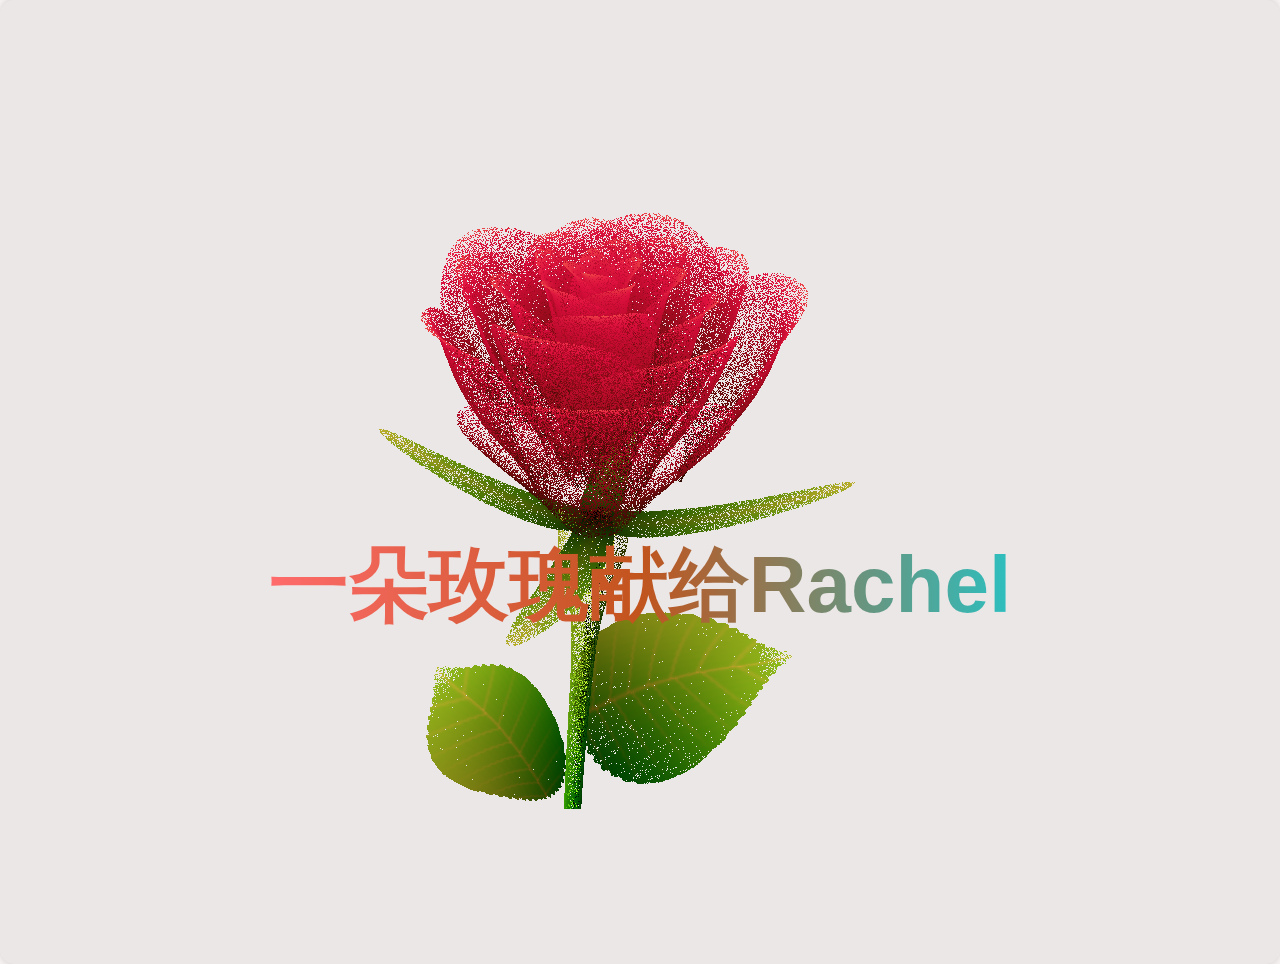
==== index.html @ a231cba3 "udp 花瓣雨" ====
<!DOCTYPE html>
<html>

<head>
  <title>Gift to Rachel</title>
  <meta charset="utf-8">
</head>

<body class="glass-bg">
  <div id="jsi-cherry-container" class="container"></div>
  <p style="text-align: center;position: absolute;top: 20%;left: 27%;">
    <canvas id="c" height="1200" width="800"></canvas>
    <h1 class="title gradient-flow">一朵玫瑰献给Rachel</h1>
  </p>
  <script>
    var b = document.body;
    var c = document.getElementsByTagName('canvas')[0];
    var a = c.getContext('2d');
    document.body.clientWidth;

      with (m = Math) C = cos, S = sin, P = pow, R = random; 
      c.width = c.height = f = 600; 
      h = -250; 
      function p(a, b, c) { 
        if (c > 60) 
          return [S(a * 7) * (13 + 5 / (.2 + P(b * 4, 4))) - S(b) * 50, b * f + 50, 625 + C(a * 7) * (13 + 5 / (.2 + P(b * 4, 4))) + b * 400, a * 1 - b / 2, a]; 
          A = a * 2 - 1; 
          B = b * 2 - 1; 
          if (A * A + B * B < 1) { if (c > 37) { n = (j = c & 1) ? 6 : 4; o = .5 / (a + .01) + C(b * 125) * 3 - a * 300; w = b * h; return [o * C(n) + w * S(n) + j * 610 - 390, o * S(n) - w * C(n) + 550 - j * 350, 1180 + C(B + A) * 99 - j * 300, .4 - a * .1 + P(1 - B * B, -h * 6) * .15 - a * b * .4 + C(a + b) / 5 + P(C((o * (a + 1) + (B > 0 ? w : -w)) / 25), 30) * .1 * (1 - B * B), o / 1e3 + .7 - o * w * 3e-6] } if (c > 32) { c = c * 1.16 - .15; o = a * 45 - 20; w = b * b * h; z = o * S(c) + w * C(c) + 620; return [o * C(c) - w * S(c), 28 + C(B * .5) * 99 - b * b * b * 60 - z / 2 - h, z, (b * b * .3 + P((1 - (A * A)), 7) * .15 + .3) * b, b * .7] } o = A * (2 - b) * (80 - c * 2); w = 99 - C(A) * 120 - C(b) * (-h - c * 4.9) + C(P(1 - b, 7)) * 50 + c * 2; z = o * S(c) + w * C(c) + 700; return [o * C(c) - w * S(c), B * 99 - C(P(b, 7)) * 50 - c / 3 - z / 1.35 + 450, z, (1 - b / 1.2) * .9 + a * .1, P((1 - b), 20) / 4 + .05] } } setInterval('for(i=0;i<1e4;i++)if(s=p(R(),R(),i%46/.74)){z=s[2];x=~~(s[0]*f/z-h);y=~~(s[1]*f/z-h);if(!m[q=y*f+x]|m[q]>z)m[q]=z,a.fillStyle="rgb("+~(s[3]*h)+","+~(s[4]*h)+","+~(s[3]*s[3]*-80)+")",a.fillRect(x,y,1,1)}', 0)
  </script><br>
  <script type="text/javascript" src="https://cdnjs.cloudflare.com/ajax/libs/jquery/3.3.1/jquery.min.js"></script>
  <script>
      var RENDERER = {
	INIT_CHERRY_BLOSSOM_COUNT : 30,
	MAX_ADDING_INTERVAL : 10,
	
	init : function(){
		this.setParameters();
		this.reconstructMethods();
		this.createCherries();
		this.render();
	},
	setParameters : function(){
		this.$container = $('#jsi-cherry-container');
		this.width = this.$container.width();
		this.height = this.$container.height();
		this.context = $('<canvas />').attr({width : this.width, height : this.height}).appendTo(this.$container).get(0).getContext('2d');
		this.cherries = [];
		this.maxAddingInterval = Math.round(this.MAX_ADDING_INTERVAL * 1000 / this.width);
		this.addingInterval = this.maxAddingInterval;
	},
	reconstructMethods : function(){
		this.render = this.render.bind(this);
	},
	createCherries : function(){
		for(var i = 0, length = Math.round(this.INIT_CHERRY_BLOSSOM_COUNT * this.width / 1000); i < length; i++){
			this.cherries.push(new CHERRY_BLOSSOM(this, true));
		}
	},
	render : function(){
		requestAnimationFrame(this.render);
		this.context.clearRect(0, 0, this.width, this.height);
		
		this.cherries.sort(function(cherry1, cherry2){
			return cherry1.z - cherry2.z;
		});
		for(var i = this.cherries.length - 1; i >= 0; i--){
			if(!this.cherries[i].render(this.context)){
				this.cherries.splice(i, 1);
			}
		}
		if(--this.addingInterval == 0){
			this.addingInterval = this.maxAddingInterval;
			this.cherries.push(new CHERRY_BLOSSOM(this, false));
		}
	}
};
var CHERRY_BLOSSOM = function(renderer, isRandom){
	this.renderer = renderer;
	this.init(isRandom);
};
CHERRY_BLOSSOM.prototype = {
	FOCUS_POSITION : 300,
	FAR_LIMIT : 600,
	MAX_RIPPLE_COUNT : 100,
	RIPPLE_RADIUS : 100,
	SURFACE_RATE : 0.5,
	SINK_OFFSET : 20,
	
	init : function(isRandom){
		this.x = this.getRandomValue(-this.renderer.width, this.renderer.width);
		this.y = isRandom ? this.getRandomValue(0, this.renderer.height) : this.renderer.height * 1.5;
		this.z = this.getRandomValue(0, this.FAR_LIMIT);
		this.vx = this.getRandomValue(-2, 2);
		this.vy = -2;
		this.theta = this.getRandomValue(0, Math.PI * 2);
		this.phi = this.getRandomValue(0, Math.PI * 2);
		this.psi = 0;
		this.dpsi = this.getRandomValue(Math.PI / 600, Math.PI / 300);
		this.opacity = 0;
		this.endTheta = false;
		this.endPhi = false;
		this.rippleCount = 0;
		
		var axis = this.getAxis(),
			theta = this.theta + Math.ceil(-(this.y + this.renderer.height * this.SURFACE_RATE) / this.vy) * Math.PI / 500;
		theta %= Math.PI * 2;
		
		this.offsetY = 40 * ((theta <= Math.PI / 2 || theta >= Math.PI * 3 / 2) ? -1 : 1);
		this.thresholdY = this.renderer.height / 2 + this.renderer.height * this.SURFACE_RATE * axis.rate;
    this.entityColor = this.renderer.context.createRadialGradient(0, 40, 0, 0, 40, 80);
		this.entityColor.addColorStop(0, 'hsl(310, 60%, ' + 65 * (0.3 + axis.rate) + '%)');
		this.entityColor.addColorStop(0.05, 'hsl(310, 40%,' + 70 * (0.3 + axis.rate) + '%)');
		this.entityColor.addColorStop(1, 'hsl(310, 30%, ' + 80 * (0.3 + axis.rate) + '%)');
		this.shadowColor = this.renderer.context.createRadialGradient(0, 40, 0, 0, 40, 80);
    this.shadowColor.addColorStop(0, 'hsl(310, 30%, ' + 85 * (0.3 + axis.rate) + '%)');
		this.shadowColor.addColorStop(0.05, 'hsl(310, 25%,' + 80 * (0.3 + axis.rate) + '%)');
		this.shadowColor.addColorStop(1, 'hsl(310, 20%, ' + 75 * (0.3 + axis.rate) + '%)');

	},
	getRandomValue : function(min, max){
		return min + (max - min) * Math.random();
	},
	getAxis : function(){
		var rate = this.FOCUS_POSITION / (this.z + this.FOCUS_POSITION),
			x = this.renderer.width / 2 + this.x * rate,
			y = this.renderer.height / 2 - this.y * rate;
		return {rate : rate, x : x, y : y};
	},
	renderCherry : function(context, axis){
		context.beginPath();
		context.moveTo(0, 40);
		context.bezierCurveTo(-60, 20, -10, -60, 0, -20);
		context.bezierCurveTo(10, -60, 60, 20, 0, 40);
		context.fill();
		
		for(var i = -4; i < 4; i++){
			context.beginPath();
			context.moveTo(0, 40);
			context.quadraticCurveTo(i * 12, 10, i * 4, -24 + Math.abs(i) * 2);
			context.stroke();
		}
	},
	render : function(context){
		var axis = this.getAxis();
		
		if(axis.y == this.thresholdY && this.rippleCount < this.MAX_RIPPLE_COUNT){
			context.save();
			context.lineWidth = 2;
			context.strokeStyle = 'hsla(0, 0%, 100%, ' + (this.MAX_RIPPLE_COUNT - this.rippleCount) / this.MAX_RIPPLE_COUNT + ')';
			context.translate(axis.x + this.offsetY * axis.rate * (this.theta <= Math.PI ? -1 : 1), axis.y);
			context.scale(1, 0.3);
			context.beginPath();
			context.arc(0, 0, this.rippleCount / this.MAX_RIPPLE_COUNT * this.RIPPLE_RADIUS * axis.rate, 0, Math.PI * 2, false);
			context.stroke();
			context.restore();
			this.rippleCount++;
		}
		if(axis.y < this.thresholdY || (!this.endTheta || !this.endPhi)){
			if(this.y <= 0){
				this.opacity = Math.min(this.opacity + 0.01, 1);
			}
			context.save();
			context.globalAlpha = this.opacity;
			context.fillStyle = this.shadowColor;
			context.strokeStyle = 'hsl(330, 30%,' + 40 * (0.3 + axis.rate) + '%)';
			context.translate(axis.x, Math.max(axis.y, this.thresholdY + this.thresholdY - axis.y));
			context.rotate(Math.PI - this.theta);
			context.scale(axis.rate * -Math.sin(this.phi), axis.rate);
			context.translate(0, this.offsetY);
			this.renderCherry(context, axis);
			context.restore();
		}
		context.save();
		context.fillStyle = this.entityColor;
		context.strokeStyle = 'hsl(330, 40%,' + 70 * (0.3 + axis.rate) + '%)';
		context.translate(axis.x, axis.y + Math.abs(this.SINK_OFFSET * Math.sin(this.psi) * axis.rate));
		context.rotate(this.theta);
		context.scale(axis.rate * Math.sin(this.phi), axis.rate);
		context.translate(0, this.offsetY);
		this.renderCherry(context, axis);
		context.restore();
		
		if(this.y <= -this.renderer.height / 4){
			if(!this.endTheta){
				for(var theta = Math.PI / 2, end = Math.PI * 3 / 2; theta <= end; theta += Math.PI){
					if(this.theta < theta && this.theta + Math.PI / 200 > theta){
						this.theta = theta;
						this.endTheta = true;
						break;
					}
				}
			}
			if(!this.endPhi){
				for(var phi = Math.PI / 8, end = Math.PI * 7 / 8; phi <= end; phi += Math.PI * 3 / 4){
					if(this.phi < phi && this.phi + Math.PI / 200 > phi){
						this.phi = Math.PI / 8;
						this.endPhi = true;
						break;
					}
				}
			}
		}
		if(!this.endTheta){
			if(axis.y == this.thresholdY){
				this.theta += Math.PI / 200 * ((this.theta < Math.PI / 2 || (this.theta >= Math.PI && this.theta < Math.PI * 3 / 2)) ? 1 : -1);
			}else{
				this.theta += Math.PI / 500;
			}
			this.theta %= Math.PI * 2;
		}
		if(this.endPhi){
			if(this.rippleCount == this.MAX_RIPPLE_COUNT){
				this.psi += this.dpsi;
				this.psi %= Math.PI * 2;
			}
		}else{
			this.phi += Math.PI / ((axis.y == this.thresholdY) ? 200 : 500);
			this.phi %= Math.PI;
		}
		if(this.y <= -this.renderer.height * this.SURFACE_RATE){
			this.x += 2;
			this.y = -this.renderer.height * this.SURFACE_RATE;
		}else{
			this.x += this.vx;
			this.y += this.vy;
		}
		return this.z > -this.FOCUS_POSITION && this.z < this.FAR_LIMIT && this.x < this.renderer.width * 1.5;
	}
};
$(function(){
  setTimeout(function(){
    RENDERER.init();
  }, 3000);
});
  </script>
</body>
<style>
  .container{
  width: 100%;
  height: 100%;
  margin: 0;
  padding: 0;
}
  :root {
            --primary-color: #2a2a2a;
            --secondary-color: #ff6b6b;
            --metallic-gray: #d3d3d3;
        }

        body {
            margin: 0;
            padding: 40px;
            min-height: 100vh;
            display: flex;
            justify-content: center;
            align-items: center;
            font-family: 'Segoe UI', Arial, sans-serif;
            background-color: var(--primary-color);
        }

        /* 半透明玻璃纹理背景 */
        .glass-bg {
            position: relative;
            padding: 2rem;
            border-radius: 15px;
            background-color: rgba(219, 169, 169, 0.1);
            backdrop-filter: 
                blur(10px) 
                brightness(0.9) 
                contrast(1.1);
            
            box-shadow: 
                0 4px 8px rgba(0,0,0,0.1), 
                0 -4px 8px rgba(0,0,0,0.1);
        }
  .title{
    font-size: 8em;
    text-align: center;
    position: absolute;
    top: 50%;
  }
  h2.title{
    top: 60%;
  }
  /* 渐变流动文字效果 */
@keyframes gradientFlow {
  0% { background-position: 0% 50%;opacity: 1; transform: scale(1); }
  50% { background-position: 50% 50%;opacity: 0.5; transform: scale(1.2); }
  100% { background-position: 100% 50%;opacity: 1; transform: scale(1);}
}

.gradient-flow {
  font-family: 'Arial Black', sans-serif;
  font-size: 5em;
  color: transparent;
  background: linear-gradient(to right, #ff6b6b, #c2541d, #2dbfbf);
  background-clip: text;
  -webkit-background-clip: text;
  animation: gradientFlow 5s infinite linear;
  margin: 50px;
}


/* 响应式布局 */
body {
  display: flex;
  justify-content: center;
  align-items: center;
  height: 100vh;
  background: #2c3e50;
}

h1 {
  margin: 0;
}
</style>

</html>
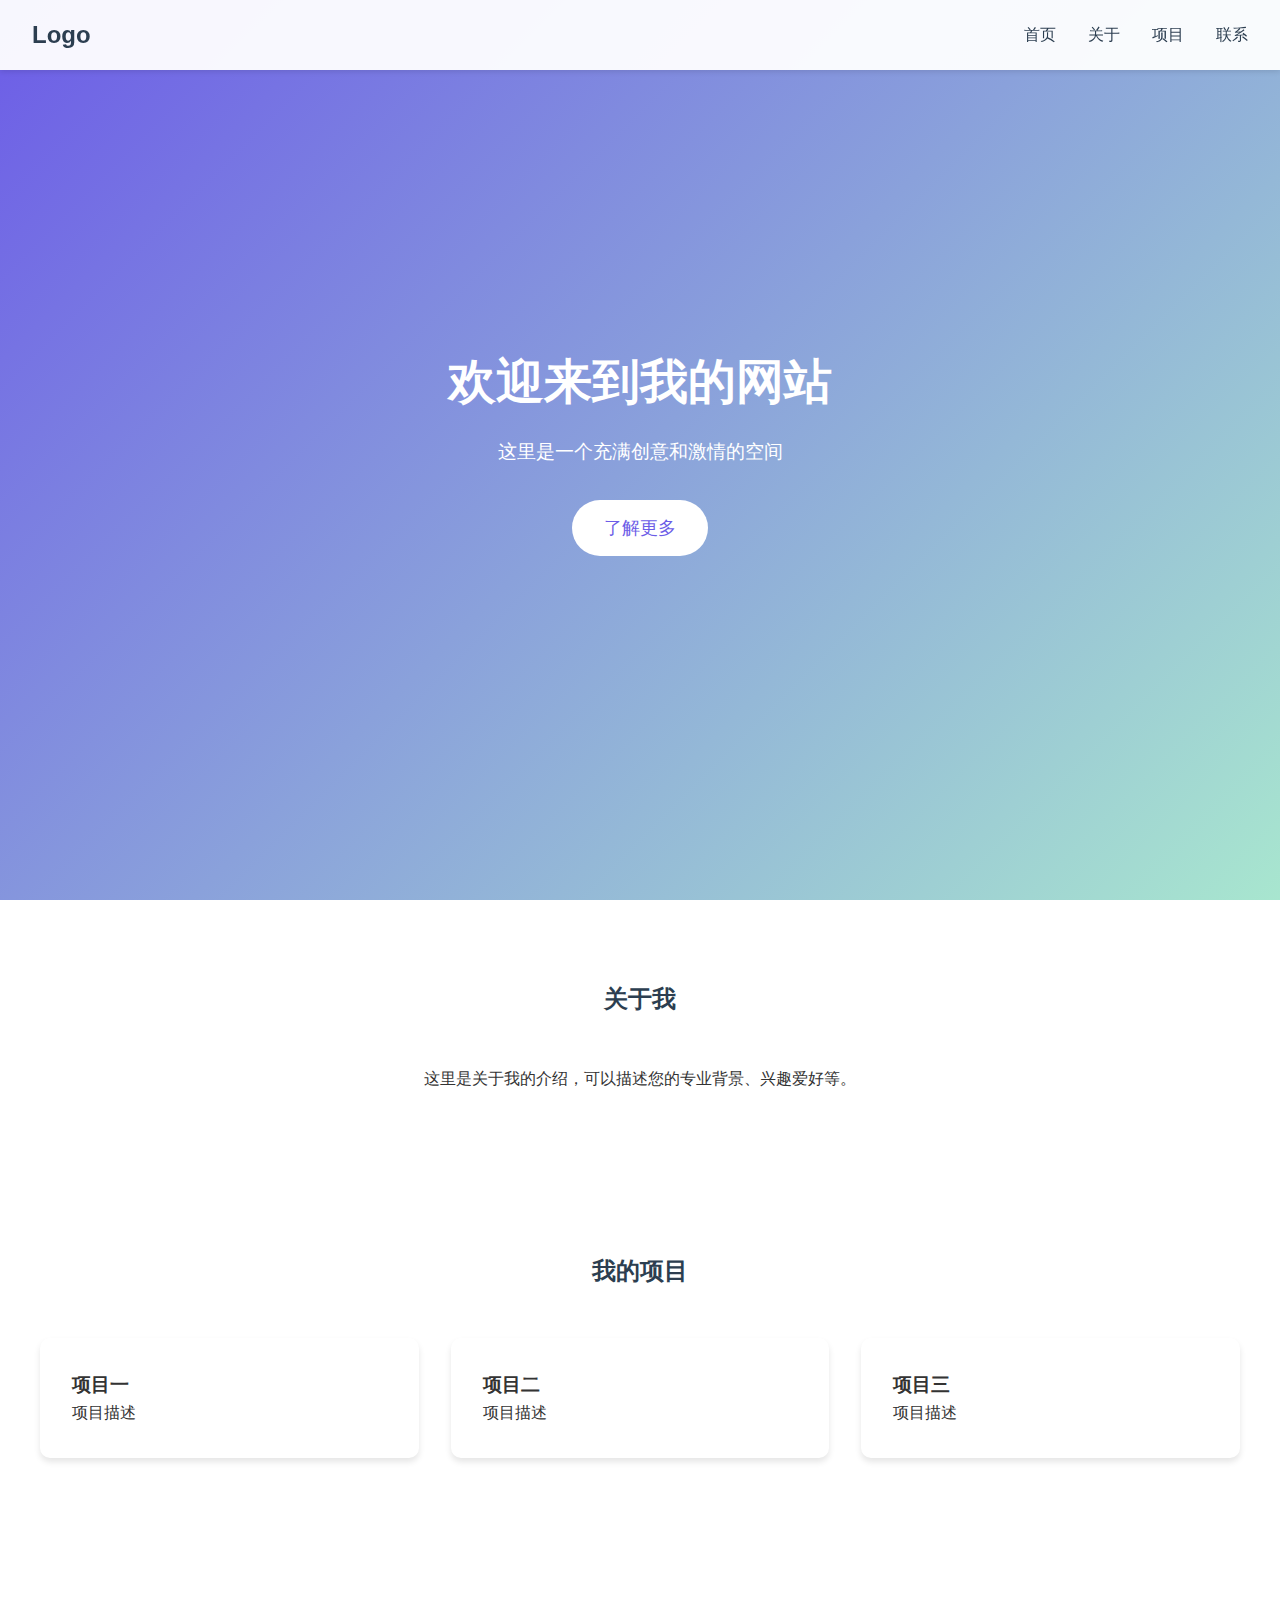
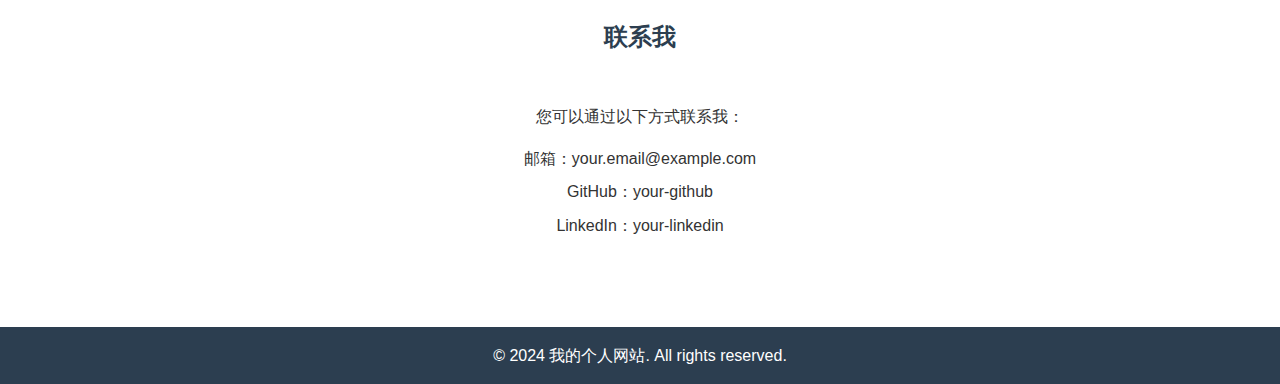
==== commit 7413307c: "feat: 新增个人网站的HTML和CSS文件，包含导航栏、内容区域及响应式设计" ====
--- a/index.html
+++ b/index.html
@@ -1,319 +1,73 @@
 <!DOCTYPE html>
-<html>
+<html lang="zh">
+<head>
+    <meta charset="UTF-8">
+    <meta name="viewport" content="width=device-width, initial-scale=1.0">
+    <title>我的个人网站</title>
+    <link rel="stylesheet" href="styles.css">
+</head>
+<body>
+    <header>
+        <nav class="navbar">
+            <div class="logo">Logo</div>
+            <ul class="nav-links">
+                <li><a href="#home">首页</a></li>
+                <li><a href="#about">关于</a></li>
+                <li><a href="#projects">项目</a></li>
+                <li><a href="#contact">联系</a></li>
+            </ul>
+        </nav>
+    </header>
 
-<head>
-  <title>Gift to Rachel</title>
-  <meta charset="utf-8">
-</head>
+    <main>
+        <section id="hero" class="hero">
+            <div class="hero-content">
+                <h1>欢迎来到我的网站</h1>
+                <p>这里是一个充满创意和激情的空间</p>
+                <button class="cta-button">了解更多</button>
+            </div>
+        </section>
 
-<body class="glass-bg">
-  <div id="jsi-cherry-container" class="container"></div>
-  <p style="text-align: center;position: absolute;top: 20%;left: 27%;">
-    <canvas id="c" height="1200" width="800"></canvas>
-    <h1 class="title gradient-flow">一朵玫瑰献给Rachel</h1>
-  </p>
-  <script>
-    var b = document.body;
-    var c = document.getElementsByTagName('canvas')[0];
-    var a = c.getContext('2d');
-    document.body.clientWidth;
+        <section id="about" class="about">
+            <h2>关于我</h2>
+            <div class="about-content">
+                <p>这里是关于我的介绍，可以描述您的专业背景、兴趣爱好等。</p>
+            </div>
+        </section>
 
-      with (m = Math) C = cos, S = sin, P = pow, R = random; 
-      c.width = c.height = f = 600; 
-      h = -250; 
-      function p(a, b, c) { 
-        if (c > 60) 
-          return [S(a * 7) * (13 + 5 / (.2 + P(b * 4, 4))) - S(b) * 50, b * f + 50, 625 + C(a * 7) * (13 + 5 / (.2 + P(b * 4, 4))) + b * 400, a * 1 - b / 2, a]; 
-          A = a * 2 - 1; 
-          B = b * 2 - 1; 
-          if (A * A + B * B < 1) { if (c > 37) { n = (j = c & 1) ? 6 : 4; o = .5 / (a + .01) + C(b * 125) * 3 - a * 300; w = b * h; return [o * C(n) + w * S(n) + j * 610 - 390, o * S(n) - w * C(n) + 550 - j * 350, 1180 + C(B + A) * 99 - j * 300, .4 - a * .1 + P(1 - B * B, -h * 6) * .15 - a * b * .4 + C(a + b) / 5 + P(C((o * (a + 1) + (B > 0 ? w : -w)) / 25), 30) * .1 * (1 - B * B), o / 1e3 + .7 - o * w * 3e-6] } if (c > 32) { c = c * 1.16 - .15; o = a * 45 - 20; w = b * b * h; z = o * S(c) + w * C(c) + 620; return [o * C(c) - w * S(c), 28 + C(B * .5) * 99 - b * b * b * 60 - z / 2 - h, z, (b * b * .3 + P((1 - (A * A)), 7) * .15 + .3) * b, b * .7] } o = A * (2 - b) * (80 - c * 2); w = 99 - C(A) * 120 - C(b) * (-h - c * 4.9) + C(P(1 - b, 7)) * 50 + c * 2; z = o * S(c) + w * C(c) + 700; return [o * C(c) - w * S(c), B * 99 - C(P(b, 7)) * 50 - c / 3 - z / 1.35 + 450, z, (1 - b / 1.2) * .9 + a * .1, P((1 - b), 20) / 4 + .05] } } setInterval('for(i=0;i<1e4;i++)if(s=p(R(),R(),i%46/.74)){z=s[2];x=~~(s[0]*f/z-h);y=~~(s[1]*f/z-h);if(!m[q=y*f+x]|m[q]>z)m[q]=z,a.fillStyle="rgb("+~(s[3]*h)+","+~(s[4]*h)+","+~(s[3]*s[3]*-80)+")",a.fillRect(x,y,1,1)}', 0)
-  </script><br>
-  <script type="text/javascript" src="https://cdnjs.cloudflare.com/ajax/libs/jquery/3.3.1/jquery.min.js"></script>
-  <script>
-      var RENDERER = {
-	INIT_CHERRY_BLOSSOM_COUNT : 30,
-	MAX_ADDING_INTERVAL : 10,
-	
-	init : function(){
-		this.setParameters();
-		this.reconstructMethods();
-		this.createCherries();
-		this.render();
-	},
-	setParameters : function(){
-		this.$container = $('#jsi-cherry-container');
-		this.width = this.$container.width();
-		this.height = this.$container.height();
-		this.context = $('<canvas />').attr({width : this.width, height : this.height}).appendTo(this.$container).get(0).getContext('2d');
-		this.cherries = [];
-		this.maxAddingInterval = Math.round(this.MAX_ADDING_INTERVAL * 1000 / this.width);
-		this.addingInterval = this.maxAddingInterval;
-	},
-	reconstructMethods : function(){
-		this.render = this.render.bind(this);
-	},
-	createCherries : function(){
-		for(var i = 0, length = Math.round(this.INIT_CHERRY_BLOSSOM_COUNT * this.width / 1000); i < length; i++){
-			this.cherries.push(new CHERRY_BLOSSOM(this, true));
-		}
-	},
-	render : function(){
-		requestAnimationFrame(this.render);
-		this.context.clearRect(0, 0, this.width, this.height);
-		
-		this.cherries.sort(function(cherry1, cherry2){
-			return cherry1.z - cherry2.z;
-		});
-		for(var i = this.cherries.length - 1; i >= 0; i--){
-			if(!this.cherries[i].render(this.context)){
-				this.cherries.splice(i, 1);
-			}
-		}
-		if(--this.addingInterval == 0){
-			this.addingInterval = this.maxAddingInterval;
-			this.cherries.push(new CHERRY_BLOSSOM(this, false));
-		}
-	}
-};
-var CHERRY_BLOSSOM = function(renderer, isRandom){
-	this.renderer = renderer;
-	this.init(isRandom);
-};
-CHERRY_BLOSSOM.prototype = {
-	FOCUS_POSITION : 300,
-	FAR_LIMIT : 600,
-	MAX_RIPPLE_COUNT : 100,
-	RIPPLE_RADIUS : 100,
-	SURFACE_RATE : 0.5,
-	SINK_OFFSET : 20,
-	
-	init : function(isRandom){
-		this.x = this.getRandomValue(-this.renderer.width, this.renderer.width);
-		this.y = isRandom ? this.getRandomValue(0, this.renderer.height) : this.renderer.height * 1.5;
-		this.z = this.getRandomValue(0, this.FAR_LIMIT);
-		this.vx = this.getRandomValue(-2, 2);
-		this.vy = -2;
-		this.theta = this.getRandomValue(0, Math.PI * 2);
-		this.phi = this.getRandomValue(0, Math.PI * 2);
-		this.psi = 0;
-		this.dpsi = this.getRandomValue(Math.PI / 600, Math.PI / 300);
-		this.opacity = 0;
-		this.endTheta = false;
-		this.endPhi = false;
-		this.rippleCount = 0;
-		
-		var axis = this.getAxis(),
-			theta = this.theta + Math.ceil(-(this.y + this.renderer.height * this.SURFACE_RATE) / this.vy) * Math.PI / 500;
-		theta %= Math.PI * 2;
-		
-		this.offsetY = 40 * ((theta <= Math.PI / 2 || theta >= Math.PI * 3 / 2) ? -1 : 1);
-		this.thresholdY = this.renderer.height / 2 + this.renderer.height * this.SURFACE_RATE * axis.rate;
-    this.entityColor = this.renderer.context.createRadialGradient(0, 40, 0, 0, 40, 80);
-		this.entityColor.addColorStop(0, 'hsl(310, 60%, ' + 65 * (0.3 + axis.rate) + '%)');
-		this.entityColor.addColorStop(0.05, 'hsl(310, 40%,' + 70 * (0.3 + axis.rate) + '%)');
-		this.entityColor.addColorStop(1, 'hsl(310, 30%, ' + 80 * (0.3 + axis.rate) + '%)');
-		this.shadowColor = this.renderer.context.createRadialGradient(0, 40, 0, 0, 40, 80);
-    this.shadowColor.addColorStop(0, 'hsl(310, 30%, ' + 85 * (0.3 + axis.rate) + '%)');
-		this.shadowColor.addColorStop(0.05, 'hsl(310, 25%,' + 80 * (0.3 + axis.rate) + '%)');
-		this.shadowColor.addColorStop(1, 'hsl(310, 20%, ' + 75 * (0.3 + axis.rate) + '%)');
+        <section id="projects" class="projects">
+            <h2>我的项目</h2>
+            <div class="project-grid">
+                <div class="project-card">
+                    <h3>项目一</h3>
+                    <p>项目描述</p>
+                </div>
+                <div class="project-card">
+                    <h3>项目二</h3>
+                    <p>项目描述</p>
+                </div>
+                <div class="project-card">
+                    <h3>项目三</h3>
+                    <p>项目描述</p>
+                </div>
+            </div>
+        </section>
 
-	},
-	getRandomValue : function(min, max){
-		return min + (max - min) * Math.random();
-	},
-	getAxis : function(){
-		var rate = this.FOCUS_POSITION / (this.z + this.FOCUS_POSITION),
-			x = this.renderer.width / 2 + this.x * rate,
-			y = this.renderer.height / 2 - this.y * rate;
-		return {rate : rate, x : x, y : y};
-	},
-	renderCherry : function(context, axis){
-		context.beginPath();
-		context.moveTo(0, 40);
-		context.bezierCurveTo(-60, 20, -10, -60, 0, -20);
-		context.bezierCurveTo(10, -60, 60, 20, 0, 40);
-		context.fill();
-		
-		for(var i = -4; i < 4; i++){
-			context.beginPath();
-			context.moveTo(0, 40);
-			context.quadraticCurveTo(i * 12, 10, i * 4, -24 + Math.abs(i) * 2);
-			context.stroke();
-		}
-	},
-	render : function(context){
-		var axis = this.getAxis();
-		
-		if(axis.y == this.thresholdY && this.rippleCount < this.MAX_RIPPLE_COUNT){
-			context.save();
-			context.lineWidth = 2;
-			context.strokeStyle = 'hsla(0, 0%, 100%, ' + (this.MAX_RIPPLE_COUNT - this.rippleCount) / this.MAX_RIPPLE_COUNT + ')';
-			context.translate(axis.x + this.offsetY * axis.rate * (this.theta <= Math.PI ? -1 : 1), axis.y);
-			context.scale(1, 0.3);
-			context.beginPath();
-			context.arc(0, 0, this.rippleCount / this.MAX_RIPPLE_COUNT * this.RIPPLE_RADIUS * axis.rate, 0, Math.PI * 2, false);
-			context.stroke();
-			context.restore();
-			this.rippleCount++;
-		}
-		if(axis.y < this.thresholdY || (!this.endTheta || !this.endPhi)){
-			if(this.y <= 0){
-				this.opacity = Math.min(this.opacity + 0.01, 1);
-			}
-			context.save();
-			context.globalAlpha = this.opacity;
-			context.fillStyle = this.shadowColor;
-			context.strokeStyle = 'hsl(330, 30%,' + 40 * (0.3 + axis.rate) + '%)';
-			context.translate(axis.x, Math.max(axis.y, this.thresholdY + this.thresholdY - axis.y));
-			context.rotate(Math.PI - this.theta);
-			context.scale(axis.rate * -Math.sin(this.phi), axis.rate);
-			context.translate(0, this.offsetY);
-			this.renderCherry(context, axis);
-			context.restore();
-		}
-		context.save();
-		context.fillStyle = this.entityColor;
-		context.strokeStyle = 'hsl(330, 40%,' + 70 * (0.3 + axis.rate) + '%)';
-		context.translate(axis.x, axis.y + Math.abs(this.SINK_OFFSET * Math.sin(this.psi) * axis.rate));
-		context.rotate(this.theta);
-		context.scale(axis.rate * Math.sin(this.phi), axis.rate);
-		context.translate(0, this.offsetY);
-		this.renderCherry(context, axis);
-		context.restore();
-		
-		if(this.y <= -this.renderer.height / 4){
-			if(!this.endTheta){
-				for(var theta = Math.PI / 2, end = Math.PI * 3 / 2; theta <= end; theta += Math.PI){
-					if(this.theta < theta && this.theta + Math.PI / 200 > theta){
-						this.theta = theta;
-						this.endTheta = true;
-						break;
-					}
-				}
-			}
-			if(!this.endPhi){
-				for(var phi = Math.PI / 8, end = Math.PI * 7 / 8; phi <= end; phi += Math.PI * 3 / 4){
-					if(this.phi < phi && this.phi + Math.PI / 200 > phi){
-						this.phi = Math.PI / 8;
-						this.endPhi = true;
-						break;
-					}
-				}
-			}
-		}
-		if(!this.endTheta){
-			if(axis.y == this.thresholdY){
-				this.theta += Math.PI / 200 * ((this.theta < Math.PI / 2 || (this.theta >= Math.PI && this.theta < Math.PI * 3 / 2)) ? 1 : -1);
-			}else{
-				this.theta += Math.PI / 500;
-			}
-			this.theta %= Math.PI * 2;
-		}
-		if(this.endPhi){
-			if(this.rippleCount == this.MAX_RIPPLE_COUNT){
-				this.psi += this.dpsi;
-				this.psi %= Math.PI * 2;
-			}
-		}else{
-			this.phi += Math.PI / ((axis.y == this.thresholdY) ? 200 : 500);
-			this.phi %= Math.PI;
-		}
-		if(this.y <= -this.renderer.height * this.SURFACE_RATE){
-			this.x += 2;
-			this.y = -this.renderer.height * this.SURFACE_RATE;
-		}else{
-			this.x += this.vx;
-			this.y += this.vy;
-		}
-		return this.z > -this.FOCUS_POSITION && this.z < this.FAR_LIMIT && this.x < this.renderer.width * 1.5;
-	}
-};
-$(function(){
-  setTimeout(function(){
-    RENDERER.init();
-  }, 3000);
-});
-  </script>
+        <section id="contact" class="contact">
+            <h2>联系我</h2>
+            <div class="contact-content">
+                <p>您可以通过以下方式联系我：</p>
+                <ul>
+                    <li>邮箱：your.email@example.com</li>
+                    <li>GitHub：your-github</li>
+                    <li>LinkedIn：your-linkedin</li>
+                </ul>
+            </div>
+        </section>
+    </main>
+
+    <footer>
+        <p>&copy; 2024 我的个人网站. All rights reserved.</p>
+    </footer>
 </body>
-<style>
-  .container{
-  width: 100%;
-  height: 100%;
-  margin: 0;
-  padding: 0;
-}
-  :root {
-            --primary-color: #2a2a2a;
-            --secondary-color: #ff6b6b;
-            --metallic-gray: #d3d3d3;
-        }
-
-        body {
-            margin: 0;
-            padding: 40px;
-            min-height: 100vh;
-            display: flex;
-            justify-content: center;
-            align-items: center;
-            font-family: 'Segoe UI', Arial, sans-serif;
-            background-color: var(--primary-color);
-        }
-
-        /* 半透明玻璃纹理背景 */
-        .glass-bg {
-            position: relative;
-            padding: 2rem;
-            border-radius: 15px;
-            background-color: rgba(219, 169, 169, 0.1);
-            backdrop-filter: 
-                blur(10px) 
-                brightness(0.9) 
-                contrast(1.1);
-            
-            box-shadow: 
-                0 4px 8px rgba(0,0,0,0.1), 
-                0 -4px 8px rgba(0,0,0,0.1);
-        }
-  .title{
-    font-size: 8em;
-    text-align: center;
-    position: absolute;
-    top: 50%;
-  }
-  h2.title{
-    top: 60%;
-  }
-  /* 渐变流动文字效果 */
-@keyframes gradientFlow {
-  0% { background-position: 0% 50%;opacity: 1; transform: scale(1); }
-  50% { background-position: 50% 50%;opacity: 0.5; transform: scale(1.2); }
-  100% { background-position: 100% 50%;opacity: 1; transform: scale(1);}
-}
-
-.gradient-flow {
-  font-family: 'Arial Black', sans-serif;
-  font-size: 5em;
-  color: transparent;
-  background: linear-gradient(to right, #ff6b6b, #c2541d, #2dbfbf);
-  background-clip: text;
-  -webkit-background-clip: text;
-  animation: gradientFlow 5s infinite linear;
-  margin: 50px;
-}
-
-
-/* 响应式布局 */
-body {
-  display: flex;
-  justify-content: center;
-  align-items: center;
-  height: 100vh;
-  background: #2c3e50;
-}
-
-h1 {
-  margin: 0;
-}
-</style>
-
-</html>+</html> --- a/styles.css
+++ b/styles.css
@@ -0,0 +1,164 @@
+/* 全局样式 */
+* {
+    margin: 0;
+    padding: 0;
+    box-sizing: border-box;
+}
+
+body {
+    font-family: 'PingFang SC', 'Microsoft YaHei', sans-serif;
+    line-height: 1.6;
+    color: #333;
+}
+
+/* 导航栏样式 */
+.navbar {
+    position: fixed;
+    top: 0;
+    width: 100%;
+    background-color: rgba(255, 255, 255, 0.95);
+    padding: 1rem 2rem;
+    display: flex;
+    justify-content: space-between;
+    align-items: center;
+    box-shadow: 0 2px 5px rgba(0, 0, 0, 0.1);
+    z-index: 1000;
+}
+
+.logo {
+    font-size: 1.5rem;
+    font-weight: bold;
+    color: #2c3e50;
+}
+
+.nav-links {
+    display: flex;
+    list-style: none;
+    gap: 2rem;
+}
+
+.nav-links a {
+    text-decoration: none;
+    color: #2c3e50;
+    font-weight: 500;
+    transition: color 0.3s ease;
+}
+
+.nav-links a:hover {
+    color: #3498db;
+}
+
+/* 英雄区域样式 */
+.hero {
+    height: 100vh;
+    background: linear-gradient(135deg, #6c5ce7, #a8e6cf);
+    display: flex;
+    align-items: center;
+    justify-content: center;
+    text-align: center;
+    color: white;
+    padding: 0 1rem;
+}
+
+.hero-content h1 {
+    font-size: 3rem;
+    margin-bottom: 1rem;
+}
+
+.hero-content p {
+    font-size: 1.2rem;
+    margin-bottom: 2rem;
+}
+
+.cta-button {
+    padding: 1rem 2rem;
+    font-size: 1.1rem;
+    background-color: white;
+    color: #6c5ce7;
+    border: none;
+    border-radius: 30px;
+    cursor: pointer;
+    transition: transform 0.3s ease;
+}
+
+.cta-button:hover {
+    transform: translateY(-3px);
+}
+
+/* 内容区域样式 */
+section {
+    padding: 5rem 2rem;
+}
+
+h2 {
+    text-align: center;
+    margin-bottom: 3rem;
+    color: #2c3e50;
+}
+
+/* 关于我区域 */
+.about-content {
+    max-width: 800px;
+    margin: 0 auto;
+    text-align: center;
+}
+
+/* 项目区域 */
+.project-grid {
+    display: grid;
+    grid-template-columns: repeat(auto-fit, minmax(300px, 1fr));
+    gap: 2rem;
+    max-width: 1200px;
+    margin: 0 auto;
+}
+
+.project-card {
+    background: white;
+    padding: 2rem;
+    border-radius: 10px;
+    box-shadow: 0 4px 6px rgba(0, 0, 0, 0.1);
+    transition: transform 0.3s ease;
+}
+
+.project-card:hover {
+    transform: translateY(-5px);
+}
+
+/* 联系区域 */
+.contact-content {
+    max-width: 600px;
+    margin: 0 auto;
+    text-align: center;
+}
+
+.contact-content ul {
+    list-style: none;
+    margin-top: 1rem;
+}
+
+.contact-content li {
+    margin: 0.5rem 0;
+}
+
+/* 页脚样式 */
+footer {
+    background-color: #2c3e50;
+    color: white;
+    text-align: center;
+    padding: 1rem;
+}
+
+/* 响应式设计 */
+@media (max-width: 768px) {
+    .nav-links {
+        display: none;
+    }
+    
+    .hero-content h1 {
+        font-size: 2rem;
+    }
+    
+    section {
+        padding: 3rem 1rem;
+    }
+} 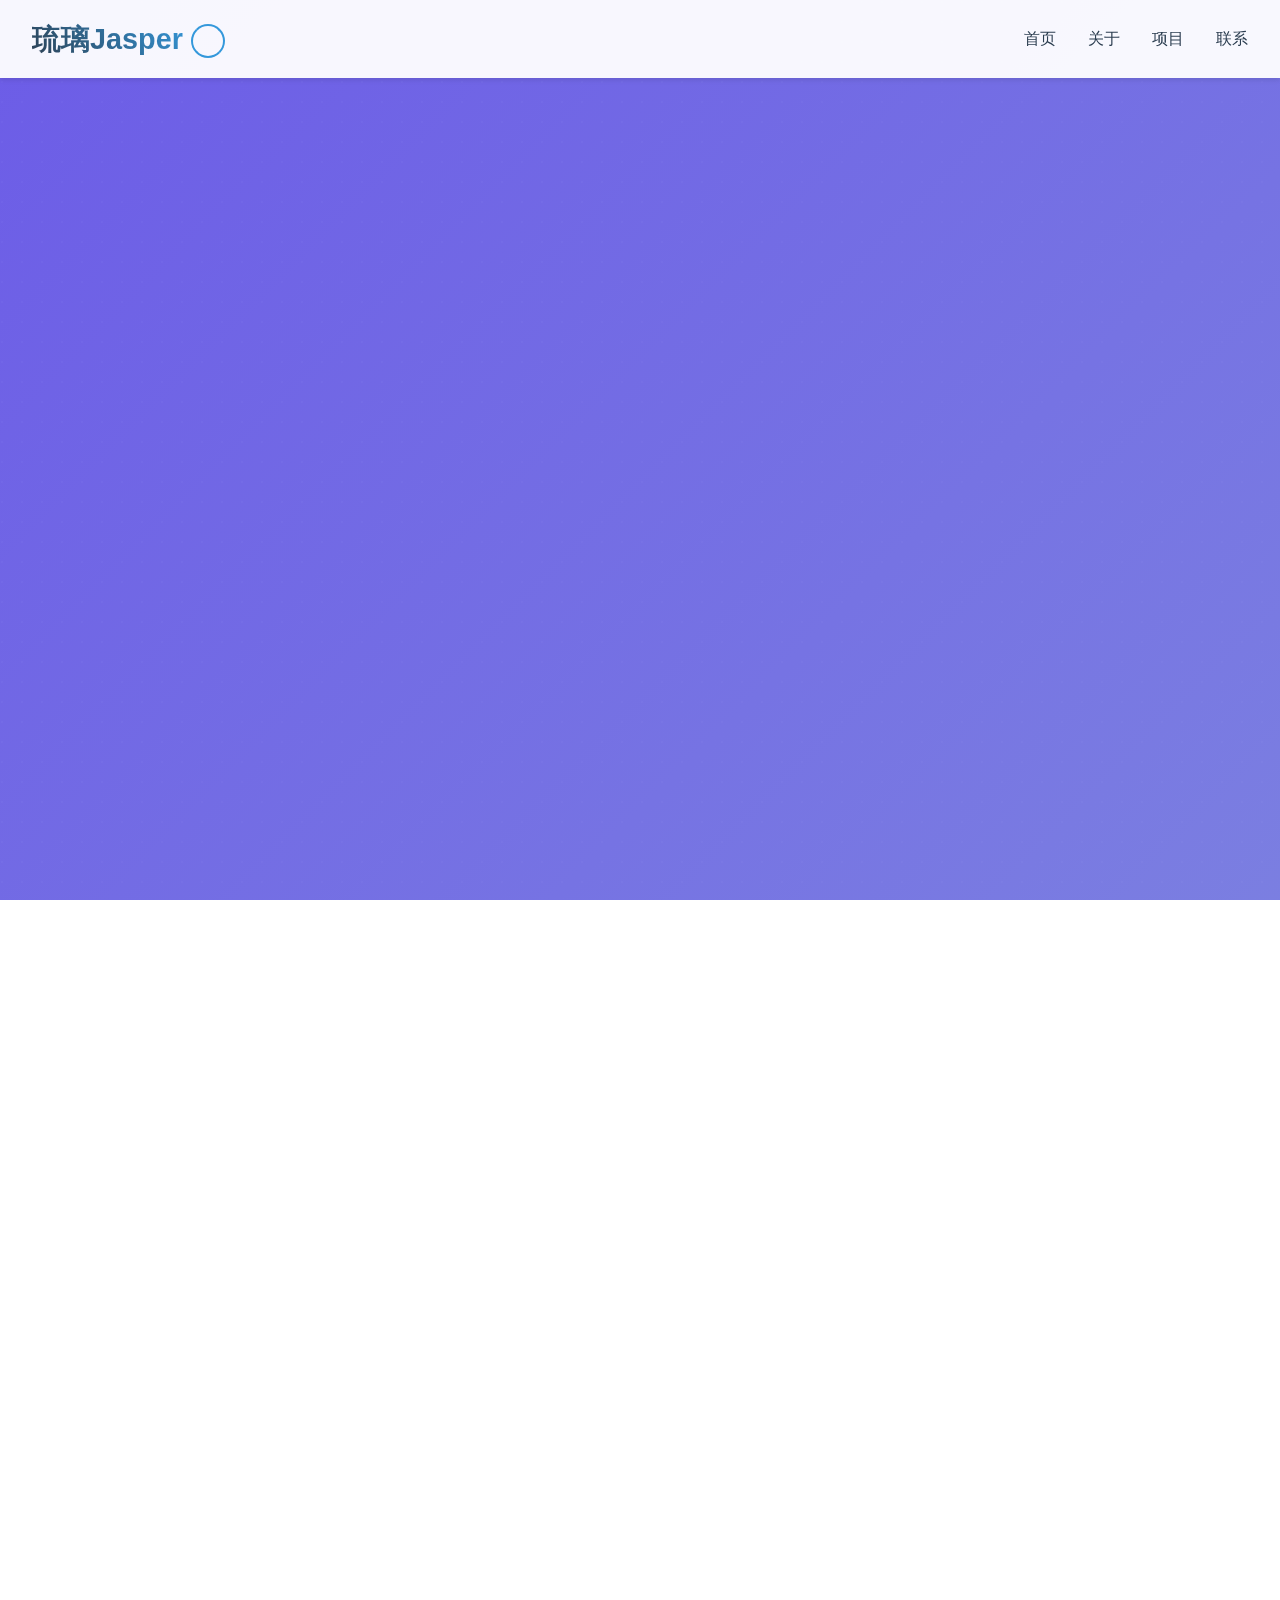
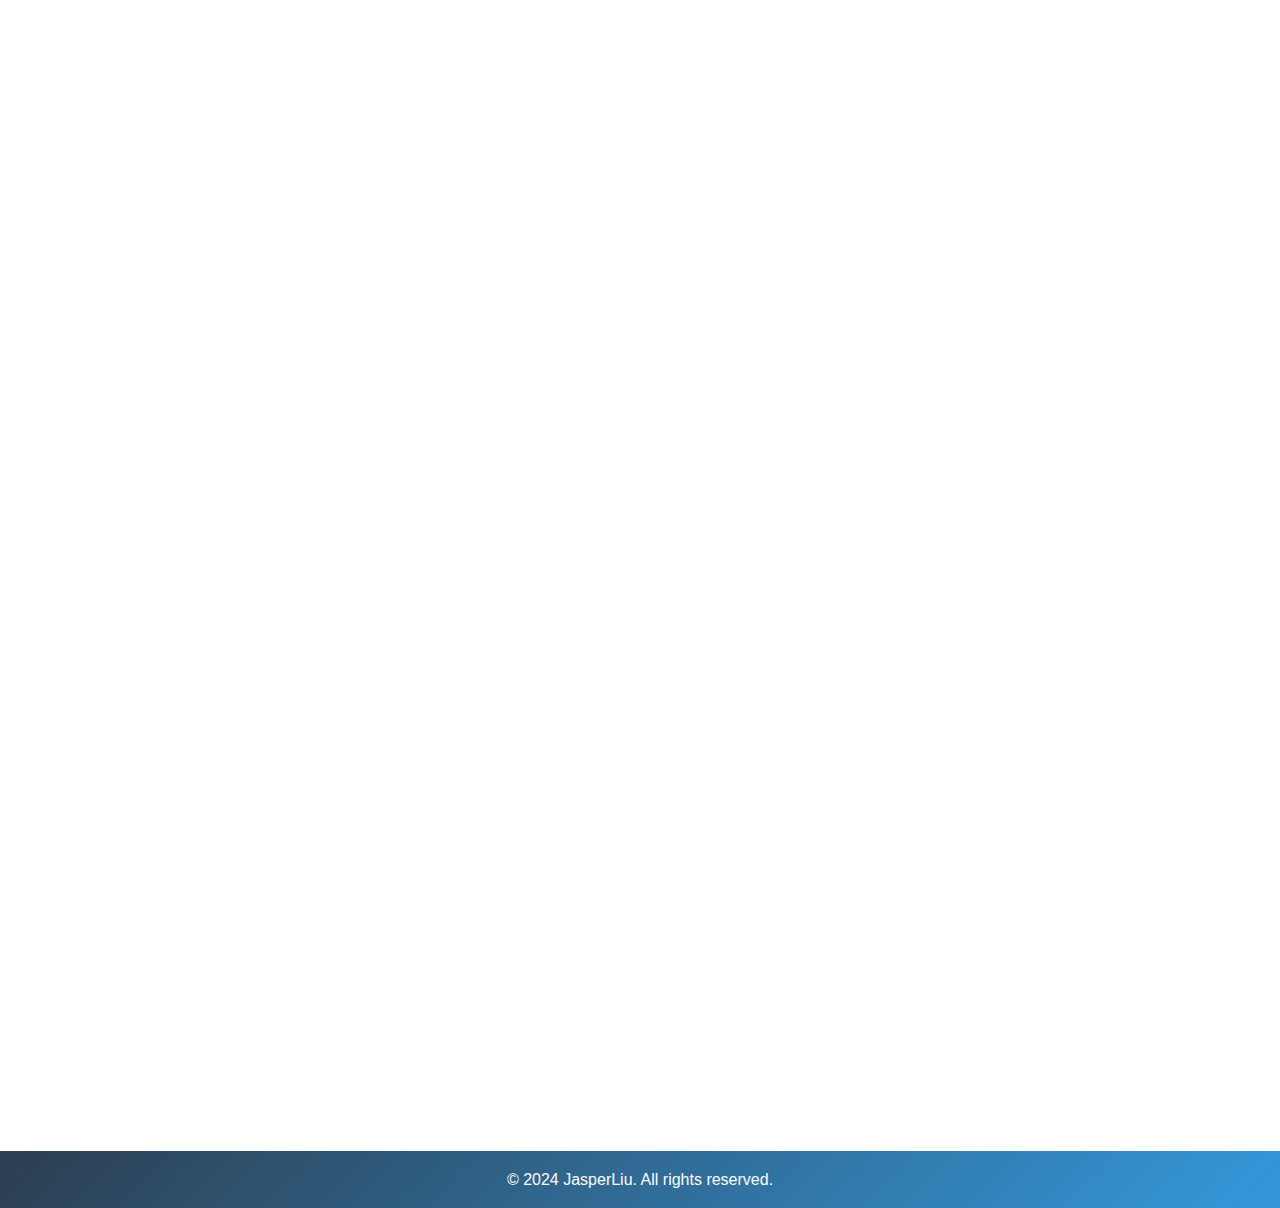
==== commit dbc86be3: "feat: 更新个人网站，新增头像、社交链接及技能展示，优化页面交互与样式" ====
--- a/index.html
+++ b/index.html
@@ -5,11 +5,15 @@
     <meta name="viewport" content="width=device-width, initial-scale=1.0">
     <title>我的个人网站</title>
     <link rel="stylesheet" href="styles.css">
+    <link rel="stylesheet" href="https://cdnjs.cloudflare.com/ajax/libs/font-awesome/6.0.0/css/all.min.css">
 </head>
 <body>
     <header>
         <nav class="navbar">
-            <div class="logo">Logo</div>
+            <div class="logo">
+                <span class="logo-text">琉璃Jasper</span>
+                <div class="logo-decoration"></div>
+            </div>
             <ul class="nav-links">
                 <li><a href="#home">首页</a></li>
                 <li><a href="#about">关于</a></li>
@@ -22,16 +26,70 @@
     <main>
         <section id="hero" class="hero">
             <div class="hero-content">
-                <h1>欢迎来到我的网站</h1>
-                <p>这里是一个充满创意和激情的空间</p>
-                <button class="cta-button">了解更多</button>
+                <div class="hero-avatar">
+                    <img src="https://normal-database-1257734014.cos.ap-guangzhou.myqcloud.com/my_avatar.jpg" alt="个人头像">
+                    <div class="avatar-decoration"></div>
+                </div>
+                <h1>你好，我是<span class="highlight">琉璃Jasper</span></h1>
+                <p class="hero-subtitle">全栈开发工程师 / 产品设计师</p>
+                <p class="hero-description">专注于Web开发和人工智能领域，热爱创造优雅的用户体验</p>
+                <div class="hero-buttons">
+                    <button class="cta-button primary" onclick="scrollToProjects()">查看作品</button>
+                    <button class="cta-button secondary" onclick="scrollToContact()">联系我</button>
+                </div>
+                <div class="hero-social">
+                    <a href="https://github.com/jasperliu911" target="_blank" class="social-link">
+                        <i class="fab fa-github"></i>
+                    </a>
+                    <a href="mailto:yolliujun@gmail.com" class="social-link">
+                        <i class="fas fa-envelope"></i>
+                    </a>
+                    <a href="http://wpa.qq.com/msgrd?v=3&uin=1102015906&site=qq&menu=yes" target="_blank" class="social-link">
+                        <i class="fab fa-qq"></i>
+                    </a>
+                </div>
             </div>
         </section>
 
         <section id="about" class="about">
             <h2>关于我</h2>
             <div class="about-content">
-                <p>这里是关于我的介绍，可以描述您的专业背景、兴趣爱好等。</p>
+                <div class="about-text">
+                    <p>热爱编程，专注于Web开发和人工智能领域。喜欢探索新技术，享受创造的过程。</p>
+                </div>
+                <div class="skills-container">
+                    <h3>技能专长</h3>
+                    <div class="skills-grid">
+                        <div class="skill-item">
+                            <div class="skill-icon">💻</div>
+                            <div class="skill-name">Web开发</div>
+                            <div class="skill-bar">
+                                <div class="skill-progress" data-progress="90"></div>
+                            </div>
+                        </div>
+                        <div class="skill-item">
+                            <div class="skill-icon"><i class="fas fa-lightbulb"></i></div>
+                            <div class="skill-name">产品设计</div>
+                            <div class="skill-bar">
+                                <div class="skill-progress" data-progress="70"></div>
+                            </div>
+                        </div>
+                        <div class="skill-item">
+                            <div class="skill-icon">🎨</div>
+                            <div class="skill-name">UI设计</div>
+                            <div class="skill-bar">
+                                <div class="skill-progress" data-progress="60"></div>
+                            </div>
+                        </div>
+                        <div class="skill-item">
+                            <div class="skill-icon">🤖</div>
+                            <div class="skill-name">人工智能</div>
+                            <div class="skill-bar">
+                                <div class="skill-progress" data-progress="50"></div>
+                            </div>
+                        </div>
+                    </div>
+                </div>
             </div>
         </section>
 
@@ -39,16 +97,37 @@
             <h2>我的项目</h2>
             <div class="project-grid">
                 <div class="project-card">
-                    <h3>项目一</h3>
-                    <p>项目描述</p>
+                    <div class="project-icon"><i class="fas fa-map-marked-alt"></i></div>
+                    <h3>数据风险控制地图</h3>
+                    <p class="project-description">基于管理系统的数据风险可视化平台，支持多维度数据分析监控及流程化管理。</p>
+                    <div class="project-tech">
+                        <span>Vue</span>
+                        <span>Antd X6</span>
+                        <span>数据监控</span>
+                        <span>数据流向</span>
+                    </div>
                 </div>
                 <div class="project-card">
-                    <h3>项目二</h3>
-                    <p>项目描述</p>
+                    <div class="project-icon"><i class="fas fa-project-diagram"></i></div>
+                    <h3>可视化工作流</h3>
+                    <p class="project-description">基于 AntdX6 Flow 的工作流设计器，支持自定义节点、连线规则和流程验证。</p>
+                    <div class="project-tech">
+                        <span>Vue</span>
+                        <span>Antd x6</span>
+                        <span>节点增强配置</span>
+                        <span>工作流</span>
+                    </div>
                 </div>
                 <div class="project-card">
-                    <h3>项目三</h3>
-                    <p>项目描述</p>
+                    <div class="project-icon"><i class="fas fa-chart-line"></i></div>
+                    <h3>支持动态图表markDown</h3>
+                    <p class="project-description">增强型 Markdown 编辑器，支持实时渲染动态图表，集成多种数据可视化组件。</p>
+                    <div class="project-tech">
+                        <span>Vue3</span>
+                        <span>ECharts</span>
+                        <span>Markdown-it</span>
+                        <span>自定义语法</span>
+                    </div>
                 </div>
             </div>
         </section>
@@ -58,16 +137,17 @@
             <div class="contact-content">
                 <p>您可以通过以下方式联系我：</p>
                 <ul>
-                    <li>邮箱：your.email@example.com</li>
-                    <li>GitHub：your-github</li>
-                    <li>LinkedIn：your-linkedin</li>
+                    <li>邮箱：<a href="mailto:yolliujun@gmail.com">yolliujun@gmail.com</a></li>
+                    <li>GitHub：<a href="https://github.com/jasperliu911" target="_blank">https://github.com/jasperliu911</a></li>
+                    <li>QQ：<a href="http://wpa.qq.com/msgrd?v=3&uin=1102015906&site=qq&menu=yes" target="_blank">1102015906</a></li>
                 </ul>
             </div>
         </section>
     </main>
 
     <footer>
-        <p>&copy; 2024 我的个人网站. All rights reserved.</p>
+        <p>&copy; 2024 JasperLiu. All rights reserved.</p>
     </footer>
+    <script src="script.js"></script>
 </body>
 </html> --- a/styles.css
+++ b/styles.css
@@ -9,6 +9,84 @@
     font-family: 'PingFang SC', 'Microsoft YaHei', sans-serif;
     line-height: 1.6;
     color: #333;
+}
+
+/* Logo 样式 */
+.logo {
+    display: flex;
+    align-items: center;
+    gap: 0.5rem;
+    position: relative;
+    cursor: pointer;
+    transition: transform 0.3s ease;
+}
+
+.logo:hover {
+    transform: scale(1.05);
+}
+
+.logo-text {
+    font-size: 1.8rem;
+    font-weight: bold;
+    background: linear-gradient(45deg, #2c3e50, #3498db);
+    -webkit-background-clip: text;
+    -webkit-text-fill-color: transparent;
+    position: relative;
+    z-index: 1;
+    transition: all 0.3s ease;
+}
+
+.logo:hover .logo-text {
+    background: linear-gradient(45deg, #3498db, #2c3e50);
+    -webkit-background-clip: text;
+    -webkit-text-fill-color: transparent;
+}
+
+.logo-decoration {
+    width: 30px;
+    height: 30px;
+    position: relative;
+    background-image: url('https://normal-database-1257734014.cos.ap-guangzhou.myqcloud.com/my_avatar.jpg');
+    background-size: cover;
+    background-position: center;
+    background-repeat: no-repeat;
+    border-radius: 50%;
+    transition: all 0.3s ease;
+}
+
+.logo:hover .logo-decoration {
+    transform: rotate(360deg);
+}
+
+.logo-decoration::before,
+.logo-decoration::after {
+    content: '';
+    position: absolute;
+    width: 100%;
+    height: 100%;
+    border: 2px solid #3498db;
+    border-radius: 50%;
+    /* animation: rotate 4s linear infinite; */
+}
+
+.logo-decoration::before {
+    border-top-color: transparent;
+    border-right-color: transparent;
+    animation-delay: -2s;
+}
+
+.logo-decoration::after {
+    border-bottom-color: transparent;
+    border-left-color: transparent;
+}
+
+@keyframes rotate {
+    0% {
+        transform: rotate(0deg);
+    }
+    100% {
+        transform: rotate(360deg);
+    }
 }
 
 /* 导航栏样式 */
@@ -25,12 +103,6 @@
     z-index: 1000;
 }
 
-.logo {
-    font-size: 1.5rem;
-    font-weight: bold;
-    color: #2c3e50;
-}
-
 .nav-links {
     display: flex;
     list-style: none;
@@ -41,53 +113,249 @@
     text-decoration: none;
     color: #2c3e50;
     font-weight: 500;
-    transition: color 0.3s ease;
-}
-
-.nav-links a:hover {
-    color: #3498db;
+    transition: all 0.3s ease;
+    position: relative;
+}
+
+.nav-links a::after {
+    content: '';
+    position: absolute;
+    width: 0;
+    height: 2px;
+    bottom: -5px;
+    left: 0;
+    background-color: #3498db;
+    transition: width 0.3s ease;
+}
+
+.nav-links a:hover::after {
+    width: 100%;
 }
 
 /* 英雄区域样式 */
 .hero {
     height: 100vh;
     background: linear-gradient(135deg, #6c5ce7, #a8e6cf);
+    background-size: 400% 400%;
+    animation: gradientBG 15s ease infinite;
     display: flex;
     align-items: center;
     justify-content: center;
     text-align: center;
     color: white;
     padding: 0 1rem;
+    position: relative;
+    overflow: hidden;
+}
+
+.hero::before {
+    content: '';
+    position: absolute;
+    top: 0;
+    left: 0;
+    right: 0;
+    bottom: 0;
+    background: url('data:image/svg+xml,<svg width="20" height="20" viewBox="0 0 20 20" xmlns="http://www.w3.org/2000/svg"><circle cx="2" cy="2" r="1" fill="rgba(255,255,255,0.1)"/></svg>');
+    opacity: 0.3;
+    animation: float 20s linear infinite;
+}
+
+.hero-content {
+    opacity: 0;
+    transform: translateY(20px);
+    animation: fadeInUp 1s ease forwards;
+    max-width: 800px;
+    margin: 0 auto;
+    padding: 2rem;
+}
+
+.hero-avatar {
+    position: relative;
+    width: 150px;
+    height: 150px;
+    margin: 0 auto 2rem;
+}
+
+.hero-avatar img {
+    width: 100%;
+    height: 100%;
+    border-radius: 50%;
+    object-fit: cover;
+    border: 4px solid rgba(255, 255, 255, 0.3);
+    box-shadow: 0 0 20px rgba(0, 0, 0, 0.2);
+    transition: all 0.3s ease;
+}
+
+.avatar-decoration {
+    position: absolute;
+    top: -10px;
+    left: -10px;
+    right: -10px;
+    bottom: -10px;
+    border: 2px solid rgba(255, 255, 255, 0.5);
+    border-radius: 50%;
+    animation: rotate 10s linear infinite;
 }
 
 .hero-content h1 {
-    font-size: 3rem;
+    font-size: 3.5rem;
     margin-bottom: 1rem;
-}
-
-.hero-content p {
-    font-size: 1.2rem;
+    text-shadow: 2px 2px 4px rgba(0, 0, 0, 0.2);
+    line-height: 1.2;
+}
+
+.highlight {
+    color: #fff;
+    position: relative;
+    display: inline-block;
+}
+
+.highlight::after {
+    content: '';
+    position: absolute;
+    bottom: -5px;
+    left: 0;
+    width: 100%;
+    height: 3px;
+    background: rgba(255, 255, 255, 0.8);
+    transform: scaleX(0);
+    transform-origin: right;
+    transition: transform 0.3s ease;
+}
+
+.hero-content:hover .highlight::after {
+    transform: scaleX(1);
+    transform-origin: left;
+}
+
+.hero-subtitle {
+    font-size: 1.5rem;
+    margin-bottom: 1rem;
+    color: rgba(255, 255, 255, 0.9);
+    font-weight: 300;
+}
+
+.hero-description {
+    font-size: 1.1rem;
+    margin-bottom: 2rem;
+    color: rgba(255, 255, 255, 0.8);
+    max-width: 600px;
+    margin-left: auto;
+    margin-right: auto;
+}
+
+.hero-buttons {
+    display: flex;
+    gap: 1rem;
+    justify-content: center;
     margin-bottom: 2rem;
 }
 
 .cta-button {
     padding: 1rem 2rem;
     font-size: 1.1rem;
-    background-color: white;
-    color: #6c5ce7;
     border: none;
     border-radius: 30px;
     cursor: pointer;
-    transition: transform 0.3s ease;
+    transition: all 0.3s ease;
+    position: relative;
+    overflow: hidden;
+}
+
+/* 添加波纹效果 */
+.ripple {
+    position: absolute;
+    background: rgba(255, 255, 255, 0.3);
+    border-radius: 50%;
+    transform: scale(0);
+    animation: ripple 0.6s linear;
+    pointer-events: none;
+}
+
+@keyframes ripple {
+    to {
+        transform: scale(4);
+        opacity: 0;
+    }
+}
+
+.cta-button.primary {
+    background-color: white;
+    color: #6c5ce7;
+}
+
+.cta-button.secondary {
+    background-color: transparent;
+    color: white;
+    border: 2px solid white;
+}
+
+.cta-button::before {
+    content: '';
+    position: absolute;
+    top: 50%;
+    left: 50%;
+    width: 0;
+    height: 0;
+    background: rgba(255, 255, 255, 0.1);
+    border-radius: 50%;
+    transform: translate(-50%, -50%);
+    transition: width 0.6s ease, height 0.6s ease;
+}
+
+.cta-button:hover::before {
+    width: 300px;
+    height: 300px;
 }
 
 .cta-button:hover {
     transform: translateY(-3px);
+    box-shadow: 0 5px 15px rgba(0, 0, 0, 0.2);
+}
+
+.hero-social {
+    display: flex;
+    gap: 1.5rem;
+    justify-content: center;
+    margin-top: 2rem;
+}
+
+.social-link {
+    color: white;
+    font-size: 1.5rem;
+    transition: all 0.3s ease;
+    opacity: 0.8;
+}
+
+.social-link:hover {
+    opacity: 1;
+    transform: translateY(-3px);
+    color: white;
 }
 
 /* 内容区域样式 */
 section {
     padding: 5rem 2rem;
+    position: relative;
+    opacity: 0;
+    transform: translateY(20px);
+    transition: all 0.6s ease;
+}
+
+section.visible {
+    opacity: 1;
+    transform: translateY(0);
+}
+
+section::before {
+    content: '';
+    position: absolute;
+    top: 0;
+    left: 0;
+    right: 0;
+    bottom: 0;
+    background: linear-gradient(45deg, rgba(108, 92, 231, 0.05), rgba(168, 230, 207, 0.05));
+    z-index: -1;
 }
 
 h2 {
@@ -97,13 +365,131 @@
 }
 
 /* 关于我区域 */
+.about {
+    background: linear-gradient(135deg, rgba(255,255,255,0.9), rgba(255,255,255,0.7));
+    backdrop-filter: blur(10px);
+}
+
 .about-content {
     max-width: 800px;
     margin: 0 auto;
     text-align: center;
+    padding: 2rem;
+    border-radius: 15px;
+    box-shadow: 0 8px 32px rgba(31, 38, 135, 0.15);
+    background: rgba(255, 255, 255, 0.7);
+}
+
+.about-text {
+    margin-bottom: 3rem;
+    font-size: 1.1rem;
+    line-height: 1.8;
+    color: #2c3e50;
+}
+
+.skills-container {
+    margin-top: 2rem;
+}
+
+.skills-container h3 {
+    color: #2c3e50;
+    margin-bottom: 1.5rem;
+    font-size: 1.5rem;
+}
+
+.skills-grid {
+    display: grid;
+    grid-template-columns: repeat(auto-fit, minmax(250px, 1fr));
+    gap: 2rem;
+    margin-top: 2rem;
+}
+
+.skill-item {
+    background: rgba(255, 255, 255, 0.8);
+    padding: 1.5rem;
+    border-radius: 12px;
+    box-shadow: 0 4px 6px rgba(0, 0, 0, 0.1);
+    transition: all 0.3s ease;
+    position: relative;
+    overflow: hidden;
+}
+
+.skill-item:hover {
+    transform: translateY(-5px);
+    box-shadow: 0 8px 15px rgba(0, 0, 0, 0.1);
+}
+
+.skill-item::before {
+    content: '';
+    position: absolute;
+    top: 0;
+    left: 0;
+    width: 100%;
+    height: 100%;
+    background: linear-gradient(45deg, transparent, rgba(108, 92, 231, 0.1), transparent);
+    transform: translateX(-100%);
+    transition: transform 0.6s ease;
+}
+
+.skill-item:hover::before {
+    transform: translateX(100%);
+}
+
+.skill-icon {
+    font-size: 2rem;
+    margin-bottom: 1rem;
+    display: inline-block;
+    transition: all 0.3s ease;
+    color: #6c5ce7;
+}
+
+.skill-icon i {
+    background: linear-gradient(45deg, #6c5ce7, #a8e6cf);
+    -webkit-background-clip: text;
+    -webkit-text-fill-color: transparent;
+    transition: all 0.3s ease;
+}
+
+.skill-item:hover .skill-icon i {
+    transform: scale(1.2);
+    background: linear-gradient(45deg, #a8e6cf, #6c5ce7);
+    -webkit-background-clip: text;
+    -webkit-text-fill-color: transparent;
+}
+
+.skill-name {
+    font-size: 1.1rem;
+    color: #2c3e50;
+    margin-bottom: 0.5rem;
+    font-weight: 500;
+}
+
+.skill-bar {
+    width: 100%;
+    height: 6px;
+    background: rgba(108, 92, 231, 0.1);
+    border-radius: 3px;
+    overflow: hidden;
+    margin-top: 0.5rem;
+}
+
+.skill-progress {
+    width: 0;
+    height: 100%;
+    background: linear-gradient(90deg, #6c5ce7, #a8e6cf);
+    border-radius: 3px;
+    transition: width 1.5s ease;
+}
+
+.skill-item.animate .skill-progress {
+    width: var(--progress);
 }
 
 /* 项目区域 */
+.projects {
+    background: linear-gradient(135deg, rgba(108, 92, 231, 0.05), rgba(168, 230, 207, 0.05));
+}
+
 .project-grid {
     display: grid;
     grid-template-columns: repeat(auto-fit, minmax(300px, 1fr));
@@ -113,22 +499,111 @@
 }
 
 .project-card {
-    background: white;
+    background: rgba(255, 255, 255, 0.9);
     padding: 2rem;
-    border-radius: 10px;
+    border-radius: 15px;
     box-shadow: 0 4px 6px rgba(0, 0, 0, 0.1);
-    transition: transform 0.3s ease;
+    transition: all 0.3s ease;
+    backdrop-filter: blur(10px);
+    border: 1px solid rgba(255, 255, 255, 0.2);
+    position: relative;
+    overflow: hidden;
+    display: flex;
+    flex-direction: column;
+    gap: 1rem;
+}
+
+.project-card::before {
+    content: '';
+    position: absolute;
+    top: 0;
+    left: 0;
+    width: 100%;
+    height: 100%;
+    background: linear-gradient(45deg, transparent, rgba(108, 92, 231, 0.1), transparent);
+    transform: translateX(-100%);
+    transition: transform 0.6s ease;
+}
+
+.project-card:hover::before {
+    transform: translateX(100%);
 }
 
 .project-card:hover {
-    transform: translateY(-5px);
+    transform: translateY(-5px) scale(1.02);
+    box-shadow: 0 8px 32px rgba(31, 38, 135, 0.2);
+    background: rgba(255, 255, 255, 1);
+}
+
+.project-icon {
+    font-size: 2rem;
+    color: #6c5ce7;
+    margin-bottom: 0.5rem;
+}
+
+.project-icon i {
+    background: linear-gradient(45deg, #6c5ce7, #a8e6cf);
+    -webkit-background-clip: text;
+    -webkit-text-fill-color: transparent;
+    transition: all 0.3s ease;
+}
+
+.project-card:hover .project-icon i {
+    transform: scale(1.1);
+    background: linear-gradient(45deg, #a8e6cf, #6c5ce7);
+    -webkit-background-clip: text;
+    -webkit-text-fill-color: transparent;
+}
+
+.project-card h3 {
+    color: #2c3e50;
+    font-size: 1.4rem;
+    margin: 0;
+}
+
+.project-description {
+    color: #666;
+    font-size: 0.95rem;
+    line-height: 1.6;
+    margin: 0;
+    flex-grow: 1;
+}
+
+.project-tech {
+    display: flex;
+    flex-wrap: wrap;
+    gap: 0.5rem;
+    margin-top: 1rem;
+}
+
+.project-tech span {
+    background: rgba(108, 92, 231, 0.1);
+    color: #6c5ce7;
+    padding: 0.3rem 0.8rem;
+    border-radius: 15px;
+    font-size: 0.85rem;
+    transition: all 0.3s ease;
+}
+
+.project-card:hover .project-tech span {
+    background: rgba(108, 92, 231, 0.2);
+    transform: translateY(-2px);
 }
 
 /* 联系区域 */
+.contact {
+    background: linear-gradient(135deg, rgba(108, 92, 231, 0.1), rgba(168, 230, 207, 0.1));
+}
+
 .contact-content {
     max-width: 600px;
     margin: 0 auto;
     text-align: center;
+    padding: 2rem;
+    border-radius: 15px;
+    background: rgba(255, 255, 255, 0.8);
+    box-shadow: 0 8px 32px rgba(31, 38, 135, 0.15);
+    backdrop-filter: blur(10px);
 }
 
 .contact-content ul {
@@ -140,12 +615,63 @@
     margin: 0.5rem 0;
 }
 
+.contact-content a {
+    color: #3498db;
+    text-decoration: none;
+    transition: all 0.3s ease;
+    position: relative;
+    padding: 0.2rem 0;
+}
+
+.contact-content a::before {
+    content: '';
+    position: absolute;
+    bottom: 0;
+    left: 0;
+    width: 100%;
+    height: 2px;
+    background: #3498db;
+    transform: scaleX(0);
+    transform-origin: right;
+    transition: transform 0.3s ease;
+}
+
+.contact-content a:hover::before {
+    transform: scaleX(1);
+    transform-origin: left;
+}
+
 /* 页脚样式 */
 footer {
-    background-color: #2c3e50;
+    background: linear-gradient(135deg, #2c3e50, #3498db);
     color: white;
     text-align: center;
     padding: 1rem;
+    position: relative;
+    overflow: hidden;
+}
+
+footer::before {
+    content: '';
+    position: absolute;
+    top: 0;
+    left: 0;
+    right: 0;
+    bottom: 0;
+    background: url('data:image/svg+xml,<svg width="20" height="20" viewBox="0 0 20 20" xmlns="http://www.w3.org/2000/svg"><circle cx="2" cy="2" r="1" fill="rgba(255,255,255,0.1)"/></svg>');
+    opacity: 0.1;
+    animation: float 20s linear infinite;
+}
+
+@keyframes gradientBG {
+    0% { background-position: 0% 50%; }
+    50% { background-position: 100% 50%; }
+    100% { background-position: 0% 50%; }
+}
+
+@keyframes float {
+    0% { transform: translateY(0); }
+    100% { transform: translateY(-20px); }
 }
 
 /* 响应式设计 */
@@ -155,10 +681,47 @@
     }
     
     .hero-content h1 {
-        font-size: 2rem;
+        font-size: 2.5rem;
+    }
+    
+    .hero-subtitle {
+        font-size: 1.2rem;
+    }
+    
+    .hero-description {
+        font-size: 1rem;
+    }
+    
+    .hero-buttons {
+        flex-direction: column;
+    }
+    
+    .hero-avatar {
+        width: 120px;
+        height: 120px;
     }
     
     section {
         padding: 3rem 1rem;
     }
+    
+    .skills-grid {
+        grid-template-columns: 1fr;
+    }
+    
+    .skill-item {
+        padding: 1rem;
+    }
+}
+
+/* 添加新的动画关键帧 */
+@keyframes fadeInUp {
+    from {
+        opacity: 0;
+        transform: translateY(20px);
+    }
+    to {
+        opacity: 1;
+        transform: translateY(0);
+    }
 } 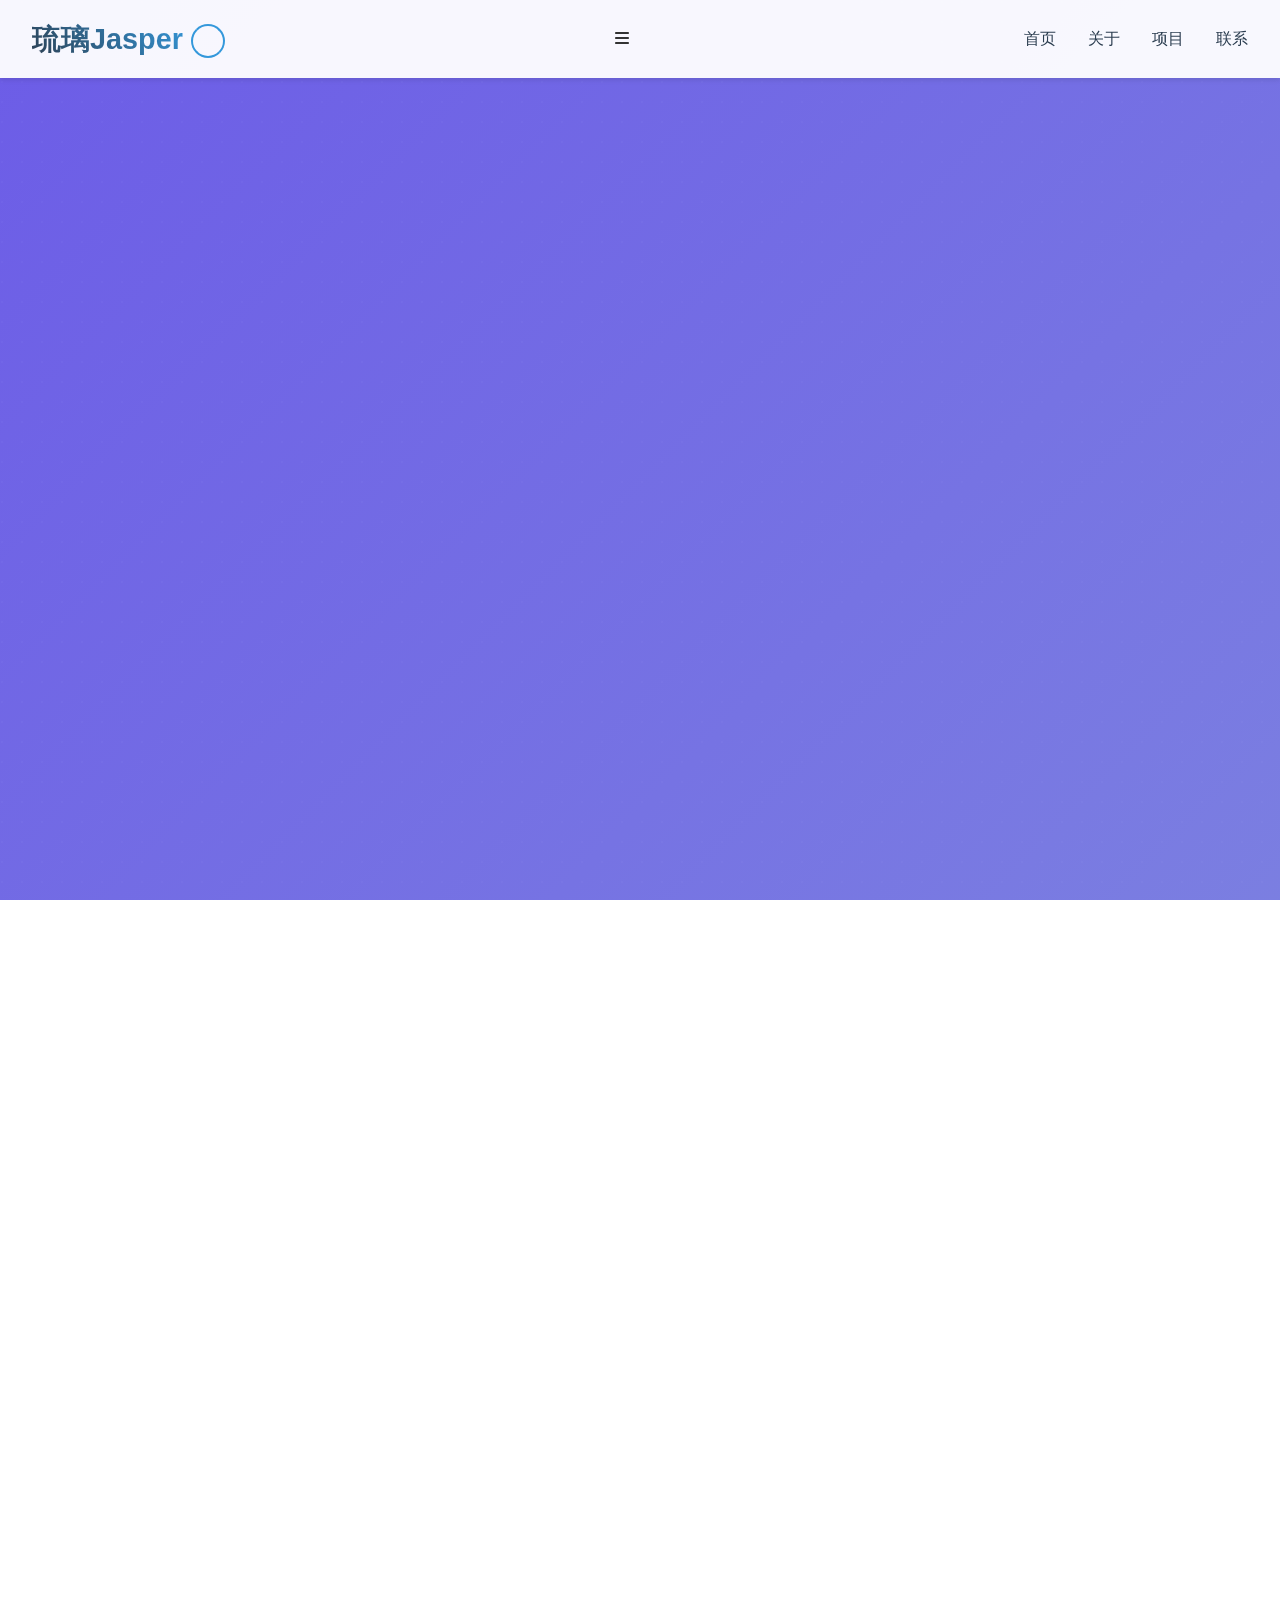
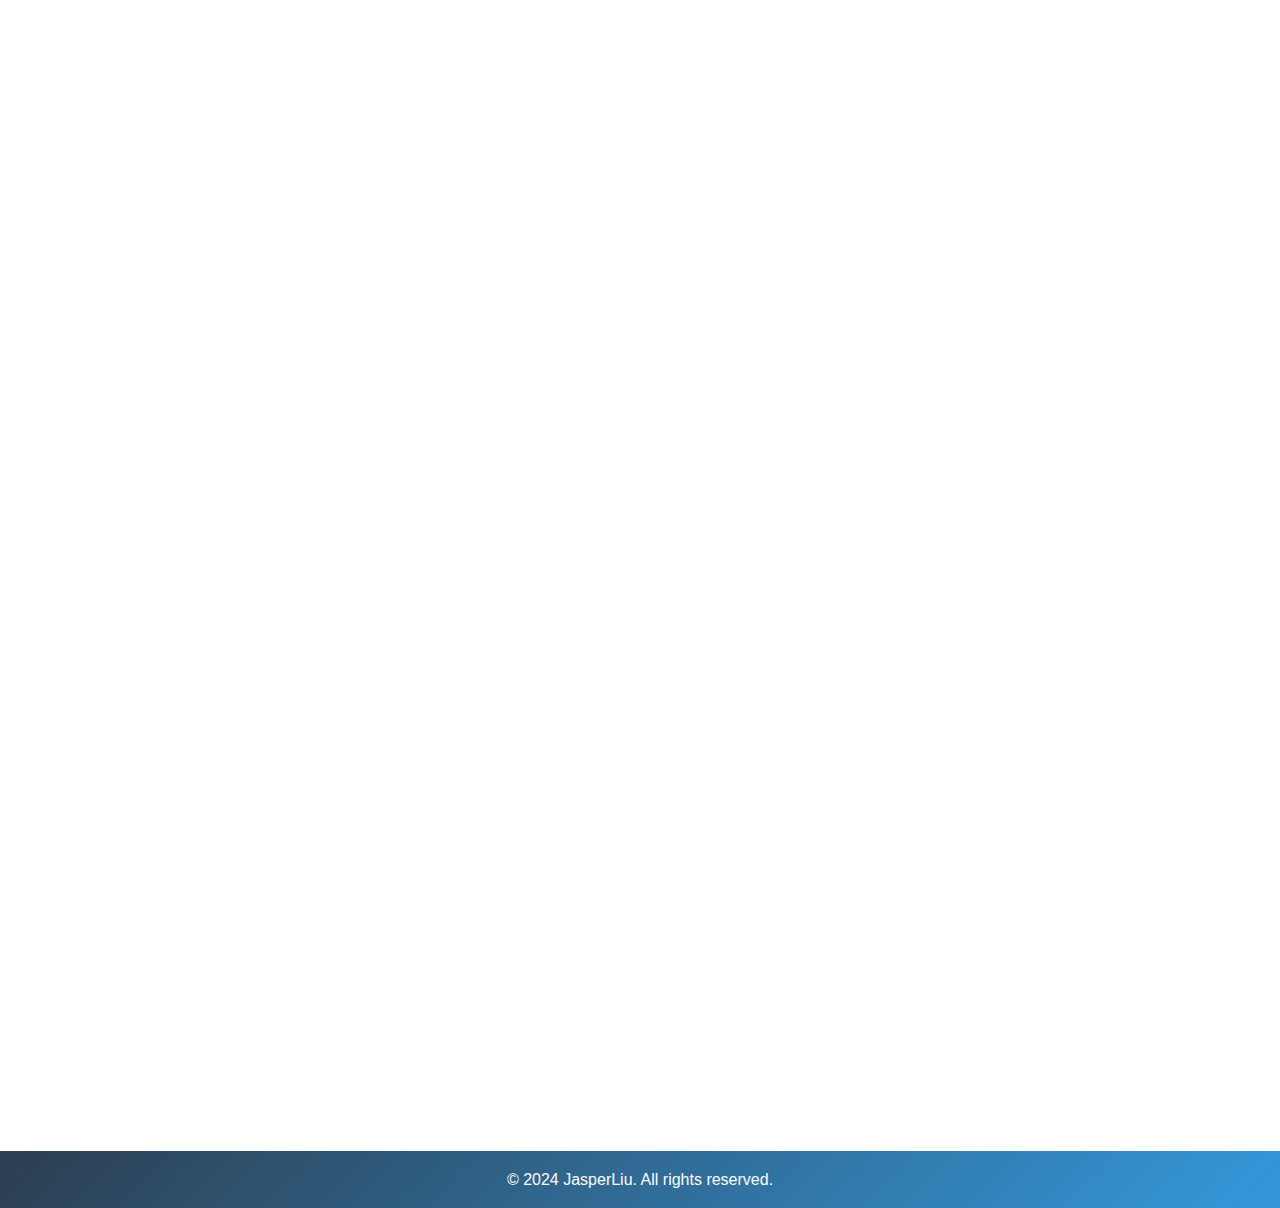
==== commit e9276dad: "feat: 新增移动端菜单功能，优化导航栏交互与样式" ====
--- a/index.html
+++ b/index.html
@@ -3,8 +3,8 @@
 <head>
     <meta charset="UTF-8">
     <meta name="viewport" content="width=device-width, initial-scale=1.0">
-    <title>我的个人网站</title>
-    <link rel="stylesheet" href="styles.css">
+    <title>琉璃Jasper Home</title>
+    <link rel="stylesheet" href="./styles.css">
     <link rel="stylesheet" href="https://cdnjs.cloudflare.com/ajax/libs/font-awesome/6.0.0/css/all.min.css">
 </head>
 <body>
@@ -13,6 +13,9 @@
             <div class="logo">
                 <span class="logo-text">琉璃Jasper</span>
                 <div class="logo-decoration"></div>
+            </div>
+            <div class="menu-toggle">
+                <i class="fas fa-bars"></i>
             </div>
             <ul class="nav-links">
                 <li><a href="#home">首页</a></li>
--- a/styles.css
+++ b/styles.css
@@ -676,41 +676,172 @@
 
 /* 响应式设计 */
 @media (max-width: 768px) {
+    /* 导航栏适配 */
+    .navbar {
+        padding: 0.8rem 1rem;
+    }
+
+    .logo-text {
+        font-size: 1.4rem;
+    }
+
+    .logo-decoration {
+        width: 25px;
+        height: 25px;
+    }
+
+    /* 移动端菜单按钮 */
+    .menu-toggle {
+        display: block;
+        font-size: 1.5rem;
+        color: #2c3e50;
+        cursor: pointer;
+        z-index: 1001;
+    }
+
     .nav-links {
-        display: none;
-    }
-    
+        position: fixed;
+        top: 0;
+        right: -100%;
+        width: 80%;
+        height: 100vh;
+        background: rgba(255, 255, 255, 0.98);
+        flex-direction: column;
+        justify-content: center;
+        align-items: center;
+        gap: 2rem;
+        transition: right 0.3s ease;
+        z-index: 1000;
+        box-shadow: -2px 0 10px rgba(0, 0, 0, 0.1);
+    }
+
+    .nav-links.active {
+        right: 0;
+    }
+
+    /* 英雄区域适配 */
+    .hero {
+        padding: 0 1rem;
+        min-height: 100vh;
+    }
+
+    .hero-content {
+        padding: 1rem;
+    }
+
     .hero-content h1 {
-        font-size: 2.5rem;
-    }
-    
+        font-size: 2.2rem;
+        line-height: 1.3;
+    }
+
     .hero-subtitle {
-        font-size: 1.2rem;
-    }
-    
+        font-size: 1.1rem;
+    }
+
     .hero-description {
-        font-size: 1rem;
-    }
-    
-    .hero-buttons {
-        flex-direction: column;
-    }
-    
+        font-size: 0.95rem;
+        padding: 0 1rem;
+    }
+
     .hero-avatar {
         width: 120px;
         height: 120px;
     }
-    
-    section {
-        padding: 3rem 1rem;
-    }
-    
+
+    .hero-buttons {
+        flex-direction: column;
+        gap: 1rem;
+        padding: 0 1rem;
+    }
+
+    .cta-button {
+        width: 100%;
+        padding: 0.8rem 1.5rem;
+    }
+
+    /* 技能展示区域适配 */
     .skills-grid {
         grid-template-columns: 1fr;
-    }
-    
+        gap: 1rem;
+        padding: 0 1rem;
+    }
+
     .skill-item {
-        padding: 1rem;
+        padding: 1.2rem;
+    }
+
+    .skill-icon {
+        font-size: 1.8rem;
+    }
+
+    /* 项目区域适配 */
+    .project-grid {
+        grid-template-columns: 1fr;
+        padding: 0 1rem;
+    }
+
+    .project-card {
+        padding: 1.5rem;
+    }
+
+    .project-icon {
+        font-size: 1.8rem;
+    }
+
+    .project-card h3 {
+        font-size: 1.2rem;
+    }
+
+    .project-description {
+        font-size: 0.9rem;
+    }
+
+    /* 联系区域适配 */
+    .contact-content {
+        padding: 1.5rem;
+        margin: 0 1rem;
+    }
+
+    .contact-content ul {
+        text-align: left;
+        padding: 0 1rem;
+    }
+
+    /* 页脚适配 */
+    footer {
+        padding: 0.8rem;
+        font-size: 0.9rem;
+    }
+}
+
+/* 添加平板设备适配 */
+@media (min-width: 769px) and (max-width: 1024px) {
+    .hero-content h1 {
+        font-size: 2.8rem;
+    }
+
+    .skills-grid {
+        grid-template-columns: repeat(2, 1fr);
+    }
+
+    .project-grid {
+        grid-template-columns: repeat(2, 1fr);
+    }
+}
+
+/* 添加触摸设备优化 */
+@media (hover: none) {
+    .skill-item:hover,
+    .project-card:hover {
+        transform: none;
+    }
+
+    .cta-button:hover {
+        transform: none;
+    }
+
+    .social-link:hover {
+        transform: none;
     }
 }
 
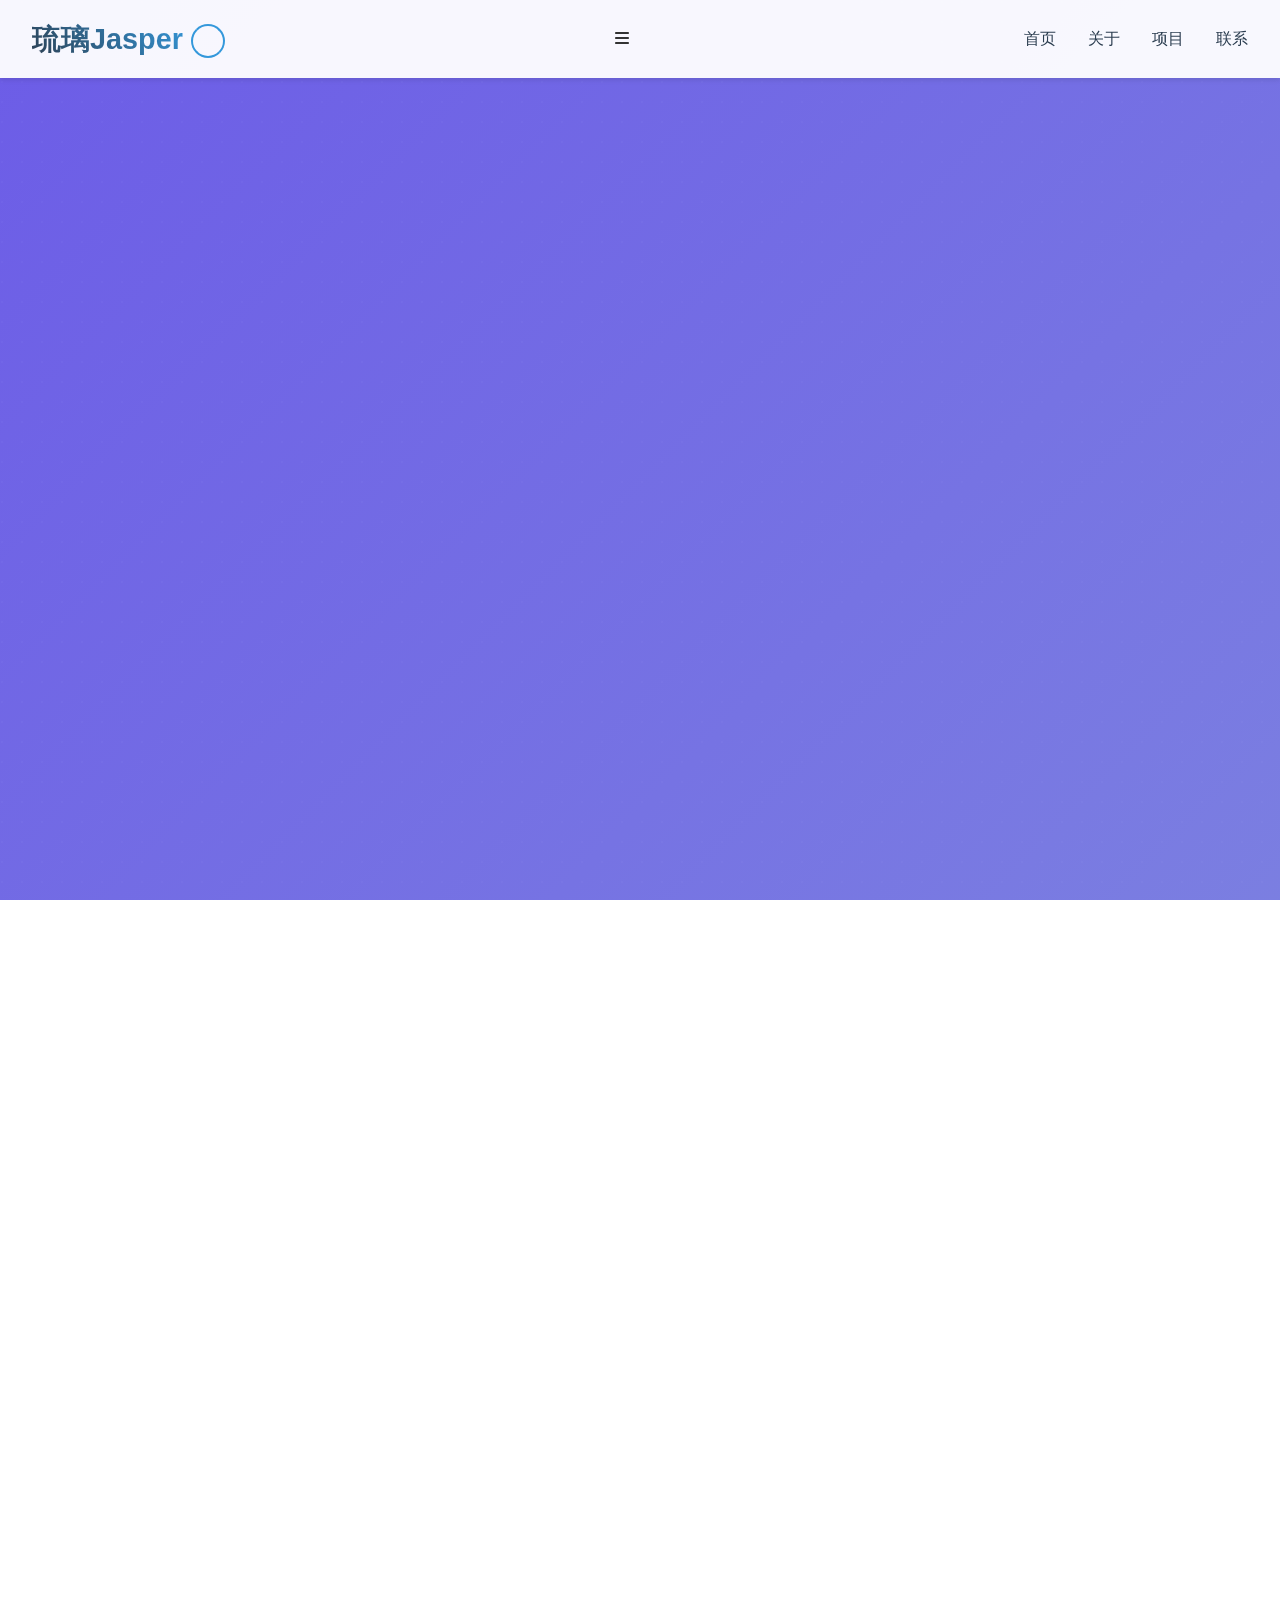
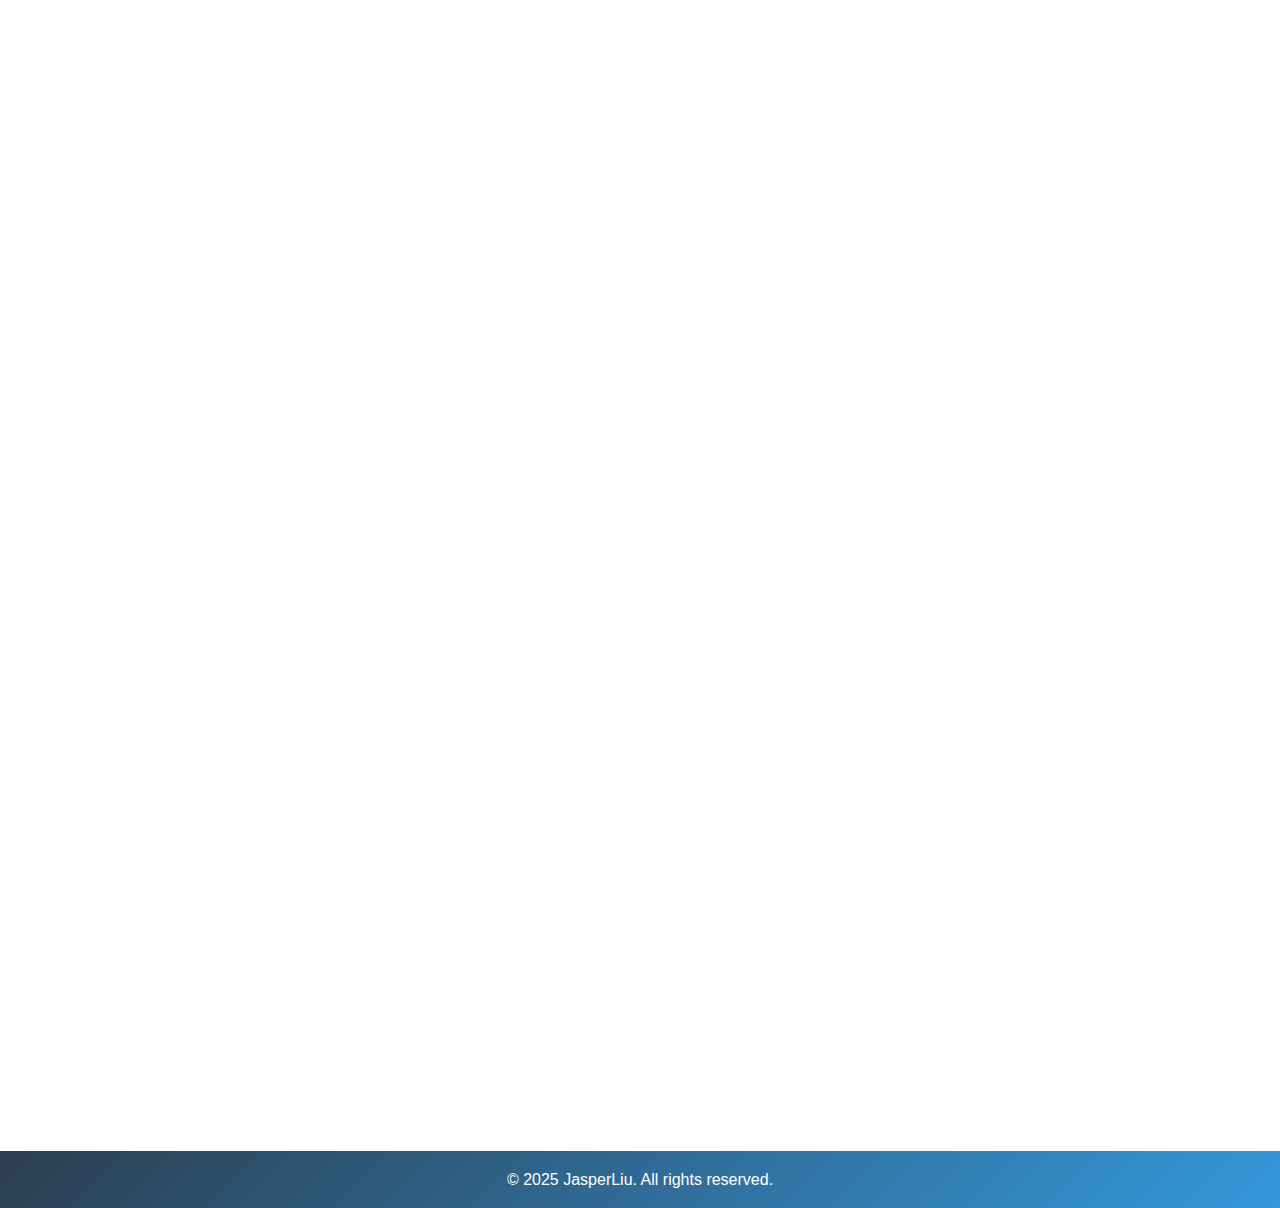
==== commit b5779b20: "feat: 更新项目展示部分，新增融合型对话机器人项目并优化样式，调整版权年份" ====
--- a/index.html
+++ b/index.html
@@ -99,39 +99,45 @@
         <section id="projects" class="projects">
             <h2>我的项目</h2>
             <div class="project-grid">
-                <div class="project-card">
-                    <div class="project-icon"><i class="fas fa-map-marked-alt"></i></div>
-                    <h3>数据风险控制地图</h3>
-                    <p class="project-description">基于管理系统的数据风险可视化平台，支持多维度数据分析监控及流程化管理。</p>
-                    <div class="project-tech">
-                        <span>Vue</span>
-                        <span>Antd X6</span>
-                        <span>数据监控</span>
-                        <span>数据流向</span>
+                <a href="https://jasperliu911.github.io/chat/" target="_blank" class="project-link">
+                    <div class="project-card">
+                        <div class="project-icon"><i class="fas fa-robot"></i></div>
+                        <h3>融合型对话机器人</h3>
+                        <p class="project-description">支持接入DeepSeek-V3模型和混元-T1双模型对话式AI</p>
+                        <div class="project-tech">
+                            <span>DeepSeek</span>
+                            <span>Hunyuan</span>
+                            <span>对话式AI</span>
+                            <span>自研模型</span>
+                        </div>
                     </div>
-                </div>
-                <div class="project-card">
-                    <div class="project-icon"><i class="fas fa-project-diagram"></i></div>
-                    <h3>可视化工作流</h3>
-                    <p class="project-description">基于 AntdX6 Flow 的工作流设计器，支持自定义节点、连线规则和流程验证。</p>
-                    <div class="project-tech">
-                        <span>Vue</span>
-                        <span>Antd x6</span>
-                        <span>节点增强配置</span>
-                        <span>工作流</span>
+                </a>
+                <a href="#" target="_blank" class="project-link">
+                    <div class="project-card">
+                        <div class="project-icon"><i class="fas fa-project-diagram"></i></div>
+                        <h3>可视化工作流</h3>
+                        <p class="project-description">基于 AntdX6 Flow 的工作流设计器，支持自定义节点、连线规则和流程验证。</p>
+                        <div class="project-tech">
+                            <span>Vue</span>
+                            <span>Antd x6</span>
+                            <span>节点增强配置</span>
+                            <span>工作流</span>
+                        </div>
                     </div>
-                </div>
-                <div class="project-card">
-                    <div class="project-icon"><i class="fas fa-chart-line"></i></div>
-                    <h3>支持动态图表markDown</h3>
-                    <p class="project-description">增强型 Markdown 编辑器，支持实时渲染动态图表，集成多种数据可视化组件。</p>
-                    <div class="project-tech">
-                        <span>Vue3</span>
-                        <span>ECharts</span>
-                        <span>Markdown-it</span>
-                        <span>自定义语法</span>
+                </a>
+                <a href="#" target="_blank" class="project-link">
+                    <div class="project-card">
+                        <div class="project-icon"><i class="fas fa-chart-line"></i></div>
+                        <h3>支持动态图表markDown</h3>
+                        <p class="project-description">增强型 Markdown 编辑器，支持实时渲染动态图表，集成多种数据可视化组件。</p>
+                        <div class="project-tech">
+                            <span>Vue3</span>
+                            <span>ECharts</span>
+                            <span>Markdown-it</span>
+                            <span>自定义语法</span>
+                        </div>
                     </div>
-                </div>
+                </a>
             </div>
         </section>
 
@@ -149,7 +155,7 @@
     </main>
 
     <footer>
-        <p>&copy; 2024 JasperLiu. All rights reserved.</p>
+        <p>&copy; 2025 JasperLiu. All rights reserved.</p>
     </footer>
     <script src="script.js"></script>
 </body>
--- a/styles.css
+++ b/styles.css
@@ -498,6 +498,17 @@
     margin: 0 auto;
 }
 
+.project-link {
+    text-decoration: none;
+    color: inherit;
+    display: block;
+    transition: transform 0.3s ease;
+}
+
+.project-link:hover {
+    transform: translateY(-5px);
+}
+
 .project-card {
     background: rgba(255, 255, 255, 0.9);
     padding: 2rem;
@@ -511,9 +522,10 @@
     display: flex;
     flex-direction: column;
     gap: 1rem;
-}
-
-.project-card::before {
+    cursor: pointer;
+}
+
+.project-card::after {
     content: '';
     position: absolute;
     top: 0;
@@ -525,12 +537,11 @@
     transition: transform 0.6s ease;
 }
 
-.project-card:hover::before {
+.project-link:hover .project-card::after {
     transform: translateX(100%);
 }
 
-.project-card:hover {
-    transform: translateY(-5px) scale(1.02);
+.project-link:hover .project-card {
     box-shadow: 0 8px 32px rgba(31, 38, 135, 0.2);
     background: rgba(255, 255, 255, 1);
 }
@@ -812,6 +823,14 @@
         padding: 0.8rem;
         font-size: 0.9rem;
     }
+
+    .project-link {
+        transform: none;
+    }
+    
+    .project-link:hover {
+        transform: none;
+    }
 }
 
 /* 添加平板设备适配 */
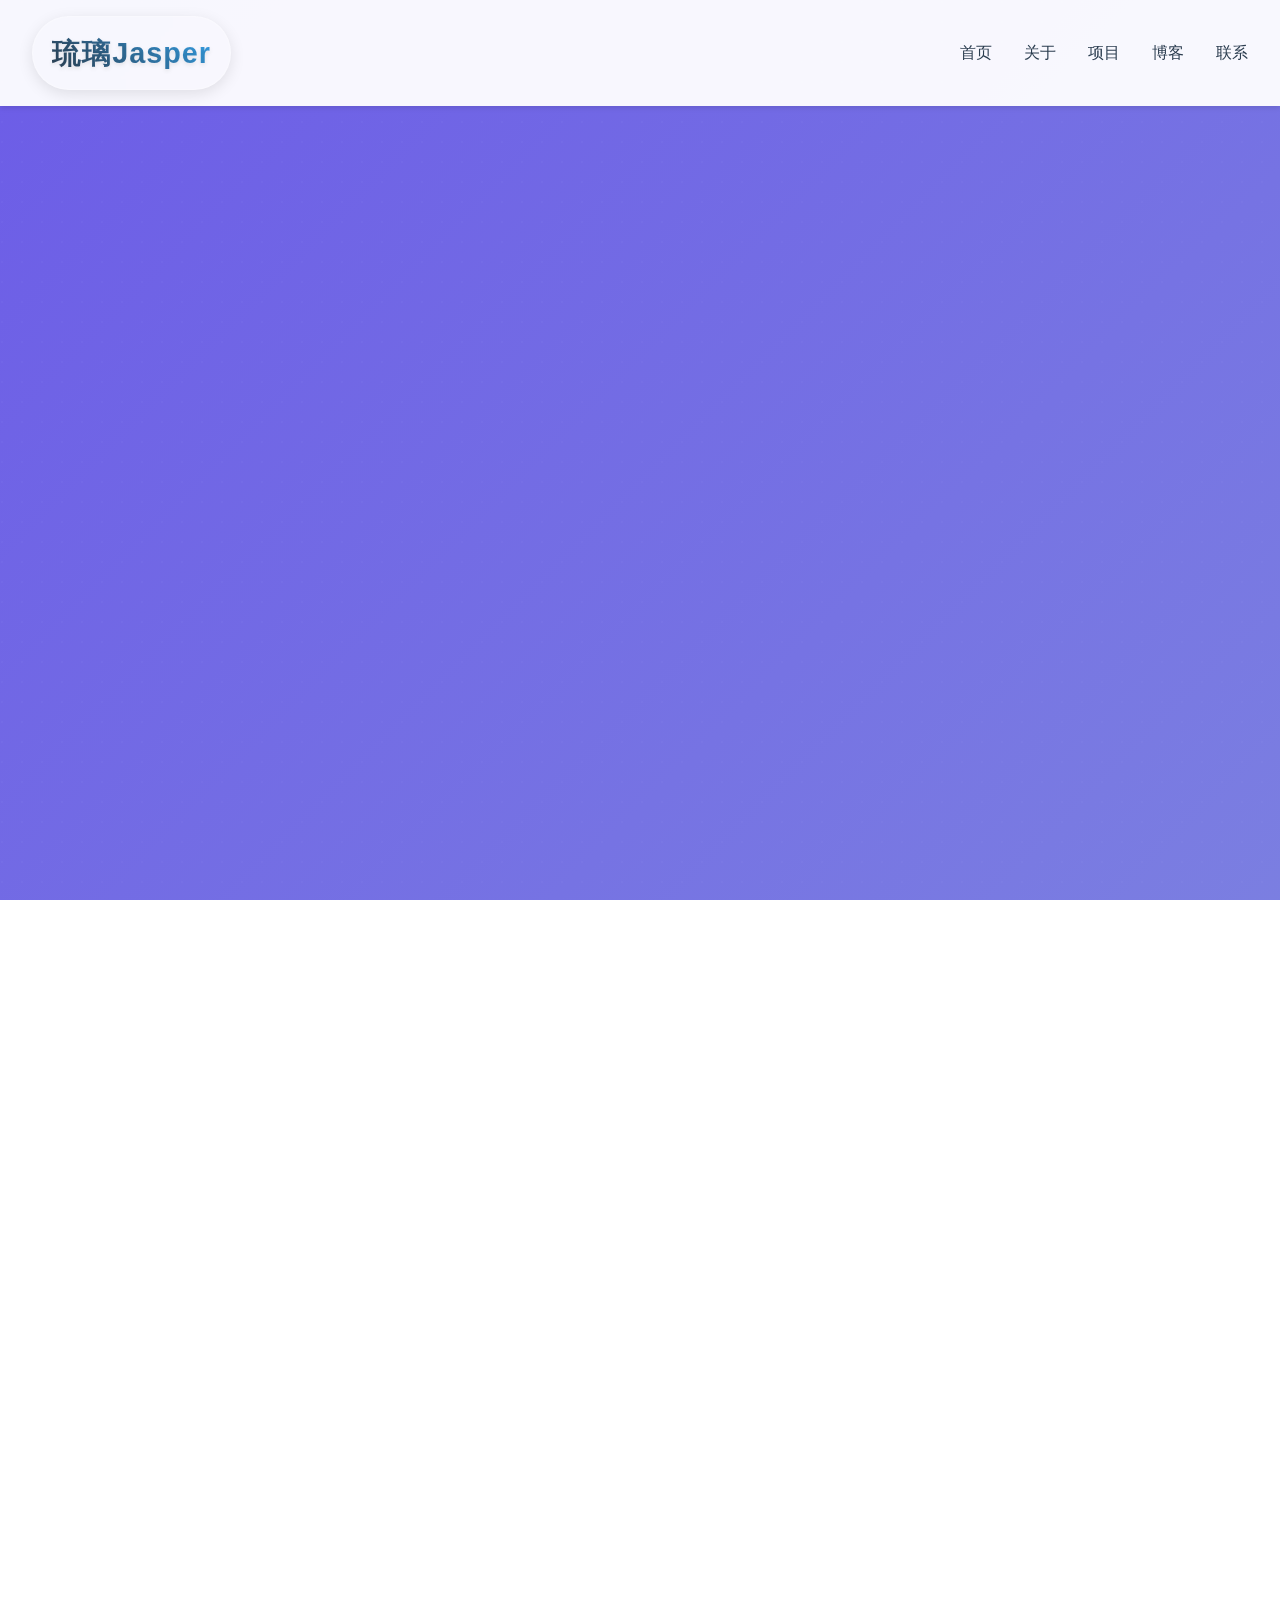
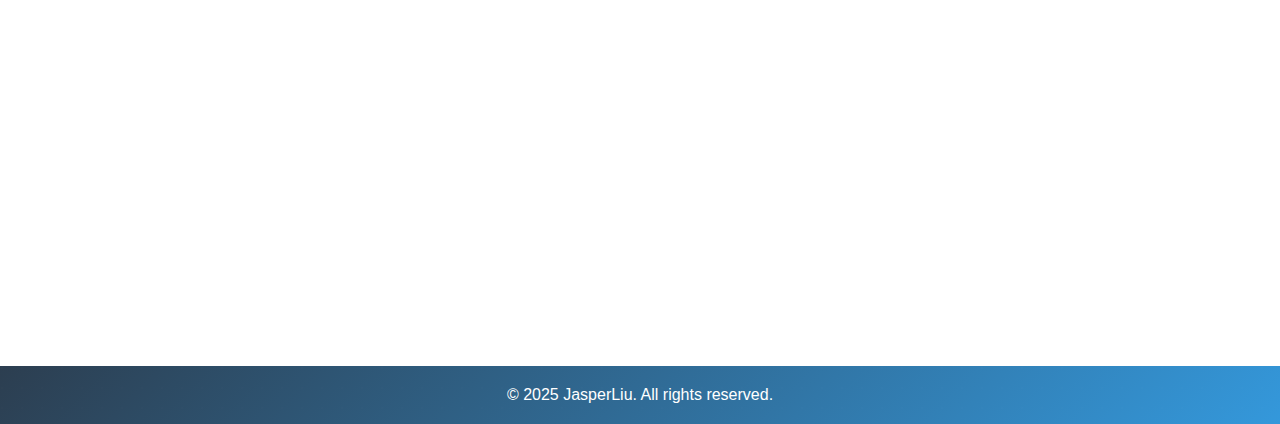
==== commit f564ec52: "feat: 更新界面与交互，优化用户体验并调整使用次数限制" ====
--- a/index.html
+++ b/index.html
@@ -21,6 +21,7 @@
                 <li><a href="#home">首页</a></li>
                 <li><a href="#about">关于</a></li>
                 <li><a href="#projects">项目</a></li>
+                <li><a href="#blog">博客</a></li>
                 <li><a href="#contact">联系</a></li>
             </ul>
         </nav>
@@ -92,6 +93,89 @@
                             </div>
                         </div>
                     </div>
+                </div>
+            </div>
+        </section>
+
+        <section id="blog" class="blog">
+            <h2>最新博客</h2>
+            <div class="blog-container">
+                <div class="blog-grid">
+                    <a href="https://jasperliu911.github.io/blog/vue3-composition-api" target="_blank" class="blog-link">
+                        <article class="blog-card">
+                            <div class="blog-image">
+                                <img src="https://img.freepik.com/free-vector/programming-concept-illustration_114360-1351.jpg" alt="Vue3组合式API博客配图">
+                            </div>
+                            <div class="blog-content">
+                                <h3>深入理解Vue3组合式API</h3>
+                                <p class="blog-excerpt">探索Vue3组合式API的核心概念和最佳实践，带你了解如何更好地组织组件逻辑...</p>
+                                <div class="blog-meta">
+                                    <span class="blog-date">2024-03-15</span>
+                                    <span class="blog-category">前端开发</span>
+                                </div>
+                            </div>
+                        </article>
+                    </a>
+                    <a href="https://jasperliu911.github.io/blog/ai-in-webdev" target="_blank" class="blog-link">
+                        <article class="blog-card">
+                            <div class="blog-image">
+                                <img src="https://img.freepik.com/free-vector/artificial-intelligence-concept-illustration_114360-7862.jpg" alt="AI在Web开发中的应用博客配图">
+                            </div>
+                            <div class="blog-content">
+                                <h3>AI在Web开发中的应用</h3>
+                                <p class="blog-excerpt">探讨人工智能技术如何改变现代Web开发流程，以及未来发展趋势...</p>
+                                <div class="blog-meta">
+                                    <span class="blog-date">2024-03-10</span>
+                                    <span class="blog-category">人工智能</span>
+                                </div>
+                            </div>
+                        </article>
+                    </a>
+                    <a href="https://jasperliu911.github.io/blog/react-hooks" target="_blank" class="blog-link">
+                        <article class="blog-card">
+                            <div class="blog-image">
+                                <img src="https://img.freepik.com/free-vector/react-js-development-illustration_114360-5271.jpg" alt="React Hooks博客配图">
+                            </div>
+                            <div class="blog-content">
+                                <h3>React Hooks最佳实践</h3>
+                                <p class="blog-excerpt">深入探讨React Hooks的使用技巧，以及如何避免常见陷阱...</p>
+                                <div class="blog-meta">
+                                    <span class="blog-date">2024-03-05</span>
+                                    <span class="blog-category">前端开发</span>
+                                </div>
+                            </div>
+                        </article>
+                    </a>
+                    <a href="https://jasperliu911.github.io/blog/typescript-tips" target="_blank" class="blog-link">
+                        <article class="blog-card">
+                            <div class="blog-image">
+                                <img src="https://img.freepik.com/free-vector/typescript-programming-language-illustration_114360-6678.jpg" alt="TypeScript技巧博客配图">
+                            </div>
+                            <div class="blog-content">
+                                <h3>TypeScript高级技巧</h3>
+                                <p class="blog-excerpt">分享一些实用的TypeScript技巧，让你的代码更加类型安全...</p>
+                                <div class="blog-meta">
+                                    <span class="blog-date">2024-02-28</span>
+                                    <span class="blog-category">前端开发</span>
+                                </div>
+                            </div>
+                        </article>
+                    </a>
+                    <a href="https://jasperliu911.github.io/blog/nodejs-performance" target="_blank" class="blog-link">
+                        <article class="blog-card">
+                            <div class="blog-image">
+                                <img src="https://img.freepik.com/free-vector/nodejs-development-illustration_114360-6679.jpg" alt="Node.js性能优化博客配图">
+                            </div>
+                            <div class="blog-content">
+                                <h3>Node.js性能优化指南</h3>
+                                <p class="blog-excerpt">探讨Node.js应用性能优化的各种技巧和最佳实践...</p>
+                                <div class="blog-meta">
+                                    <span class="blog-date">2024-02-20</span>
+                                    <span class="blog-category">后端开发</span>
+                                </div>
+                            </div>
+                        </article>
+                    </a>
                 </div>
             </div>
         </section>
--- a/styles.css
+++ b/styles.css
@@ -15,78 +15,48 @@
 .logo {
     display: flex;
     align-items: center;
-    gap: 0.5rem;
     position: relative;
     cursor: pointer;
-    transition: transform 0.3s ease;
+    transition: all 0.3s ease;
+    padding: 0.8rem 1.2rem;
+    border-radius: 50px;
+    background: rgba(255, 255, 255, 0.1);
+    backdrop-filter: blur(5px);
+    border: 1px solid rgba(255, 255, 255, 0.2);
+    box-shadow: 0 4px 15px rgba(0, 0, 0, 0.1);
 }
 
 .logo:hover {
-    transform: scale(1.05);
+    transform: translateY(-2px);
+    background: rgba(255, 255, 255, 0.2);
+    box-shadow: 0 6px 20px rgba(0, 0, 0, 0.15);
 }
 
 .logo-text {
     font-size: 1.8rem;
     font-weight: bold;
-    background: linear-gradient(45deg, #2c3e50, #3498db);
+    background: linear-gradient(45deg, #2c3e50, #3498db, #6c5ce7);
+    background-size: 200% auto;
     -webkit-background-clip: text;
     -webkit-text-fill-color: transparent;
     position: relative;
     z-index: 1;
     transition: all 0.3s ease;
+    letter-spacing: 1px;
+    text-shadow: 0 2px 4px rgba(0, 0, 0, 0.1);
+    animation: gradientFlow 3s ease infinite;
+}
+
+@keyframes gradientFlow {
+    0% { background-position: 0% 50%; }
+    50% { background-position: 100% 50%; }
+    100% { background-position: 0% 50%; }
 }
 
 .logo:hover .logo-text {
-    background: linear-gradient(45deg, #3498db, #2c3e50);
-    -webkit-background-clip: text;
-    -webkit-text-fill-color: transparent;
-}
-
-.logo-decoration {
-    width: 30px;
-    height: 30px;
-    position: relative;
-    background-image: url('https://normal-database-1257734014.cos.ap-guangzhou.myqcloud.com/my_avatar.jpg');
-    background-size: cover;
-    background-position: center;
-    background-repeat: no-repeat;
-    border-radius: 50%;
-    transition: all 0.3s ease;
-}
-
-.logo:hover .logo-decoration {
-    transform: rotate(360deg);
-}
-
-.logo-decoration::before,
-.logo-decoration::after {
-    content: '';
-    position: absolute;
-    width: 100%;
-    height: 100%;
-    border: 2px solid #3498db;
-    border-radius: 50%;
-    /* animation: rotate 4s linear infinite; */
-}
-
-.logo-decoration::before {
-    border-top-color: transparent;
-    border-right-color: transparent;
-    animation-delay: -2s;
-}
-
-.logo-decoration::after {
-    border-bottom-color: transparent;
-    border-left-color: transparent;
-}
-
-@keyframes rotate {
-    0% {
-        transform: rotate(0deg);
-    }
-    100% {
-        transform: rotate(360deg);
-    }
+    transform: scale(1.05);
+    background-size: 200% auto;
+    animation: gradientFlow 2s ease infinite;
 }
 
 /* 导航栏样式 */
@@ -101,6 +71,15 @@
     align-items: center;
     box-shadow: 0 2px 5px rgba(0, 0, 0, 0.1);
     z-index: 1000;
+}
+
+/* 移动端菜单按钮 */
+.menu-toggle {
+    display: none;  /* 默认隐藏 */
+    font-size: 1.5rem;
+    color: #2c3e50;
+    cursor: pointer;
+    z-index: 1001;
 }
 
 .nav-links {
@@ -648,8 +627,7 @@
 }
 
 .contact-content a:hover::before {
-    transform: scaleX(1);
-    transform-origin: left;
+    width: 100%;
 }
 
 /* 页脚样式 */
@@ -696,18 +674,9 @@
         font-size: 1.4rem;
     }
 
-    .logo-decoration {
-        width: 25px;
-        height: 25px;
-    }
-
     /* 移动端菜单按钮 */
     .menu-toggle {
-        display: block;
-        font-size: 1.5rem;
-        color: #2c3e50;
-        cursor: pointer;
-        z-index: 1001;
+        display: block;  /* 在移动端显示 */
     }
 
     .nav-links {
@@ -831,6 +800,20 @@
     .project-link:hover {
         transform: none;
     }
+
+    /* 博客板块适配 */
+    .blog-grid {
+        gap: 1rem;
+        padding: 0.5rem;
+    }
+    
+    .blog-card {
+        flex: 0 0 500px;
+    }
+    
+    .blog-image {
+        height: 240px;
+    }
 }
 
 /* 添加平板设备适配 */
@@ -874,4 +857,128 @@
         opacity: 1;
         transform: translateY(0);
     }
+}
+
+/* 博客板块样式 */
+.blog {
+    padding: 5rem 2rem;
+    background-color: #f8f9fa;
+    overflow: hidden;
+}
+
+.blog-container {
+    width: 100%;
+    overflow-x: auto;
+    padding: 1rem 0;
+    scrollbar-width: thin;
+    scrollbar-color: #6c5ce7 #f8f9fa;
+}
+
+.blog-container::-webkit-scrollbar {
+    height: 8px;
+}
+
+.blog-container::-webkit-scrollbar-track {
+    background: #f8f9fa;
+    border-radius: 4px;
+}
+
+.blog-container::-webkit-scrollbar-thumb {
+    background: #6c5ce7;
+    border-radius: 4px;
+}
+
+.blog-container::-webkit-scrollbar-thumb:hover {
+    background: #5a4bd1;
+}
+
+.blog-grid {
+    display: flex;
+    gap: 2rem;
+    padding: 1rem;
+    min-width: min-content;
+}
+
+.blog-card {
+    flex: 0 0 700px;
+    background: white;
+    border-radius: 15px;
+    overflow: hidden;
+    box-shadow: 0 4px 6px rgba(0, 0, 0, 0.1);
+    transition: transform 0.3s ease, box-shadow 0.3s ease;
+}
+
+.blog-card:hover {
+    transform: translateY(-5px);
+    box-shadow: 0 8px 15px rgba(0, 0, 0, 0.1);
+}
+
+.blog-image {
+    width: 100%;
+    height: 200px;
+    overflow: hidden;
+}
+
+.blog-image img {
+    width: 100%;
+    height: 100%;
+    object-fit: cover;
+    transition: transform 0.3s ease;
+}
+
+.blog-card:hover .blog-image img {
+    transform: scale(1.05);
+}
+
+.blog-content {
+    padding: 1.5rem;
+}
+
+.blog-content h3 {
+    font-size: 1.5rem;
+    margin-bottom: 1rem;
+    color: #2c3e50;
+}
+
+.blog-excerpt {
+    color: #666;
+    margin-bottom: 1rem;
+    line-height: 1.6;
+}
+
+.blog-meta {
+    display: flex;
+    justify-content: space-between;
+    color: #888;
+    font-size: 0.9rem;
+}
+
+.blog-date, .blog-category {
+    display: inline-flex;
+    align-items: center;
+}
+
+.blog-date::before {
+    content: '\f073';
+    font-family: 'Font Awesome 5 Free';
+    font-weight: 900;
+    margin-right: 0.5rem;
+}
+
+.blog-category::before {
+    content: '\f02b';
+    font-family: 'Font Awesome 5 Free';
+    font-weight: 900;
+    margin-right: 0.5rem;
+}
+
+.blog-link {
+    text-decoration: none;
+    color: inherit;
+    display: block;
+}
+
+.blog-link:hover .blog-card {
+    transform: translateY(-5px);
+    box-shadow: 0 8px 15px rgba(0, 0, 0, 0.1);
 } 